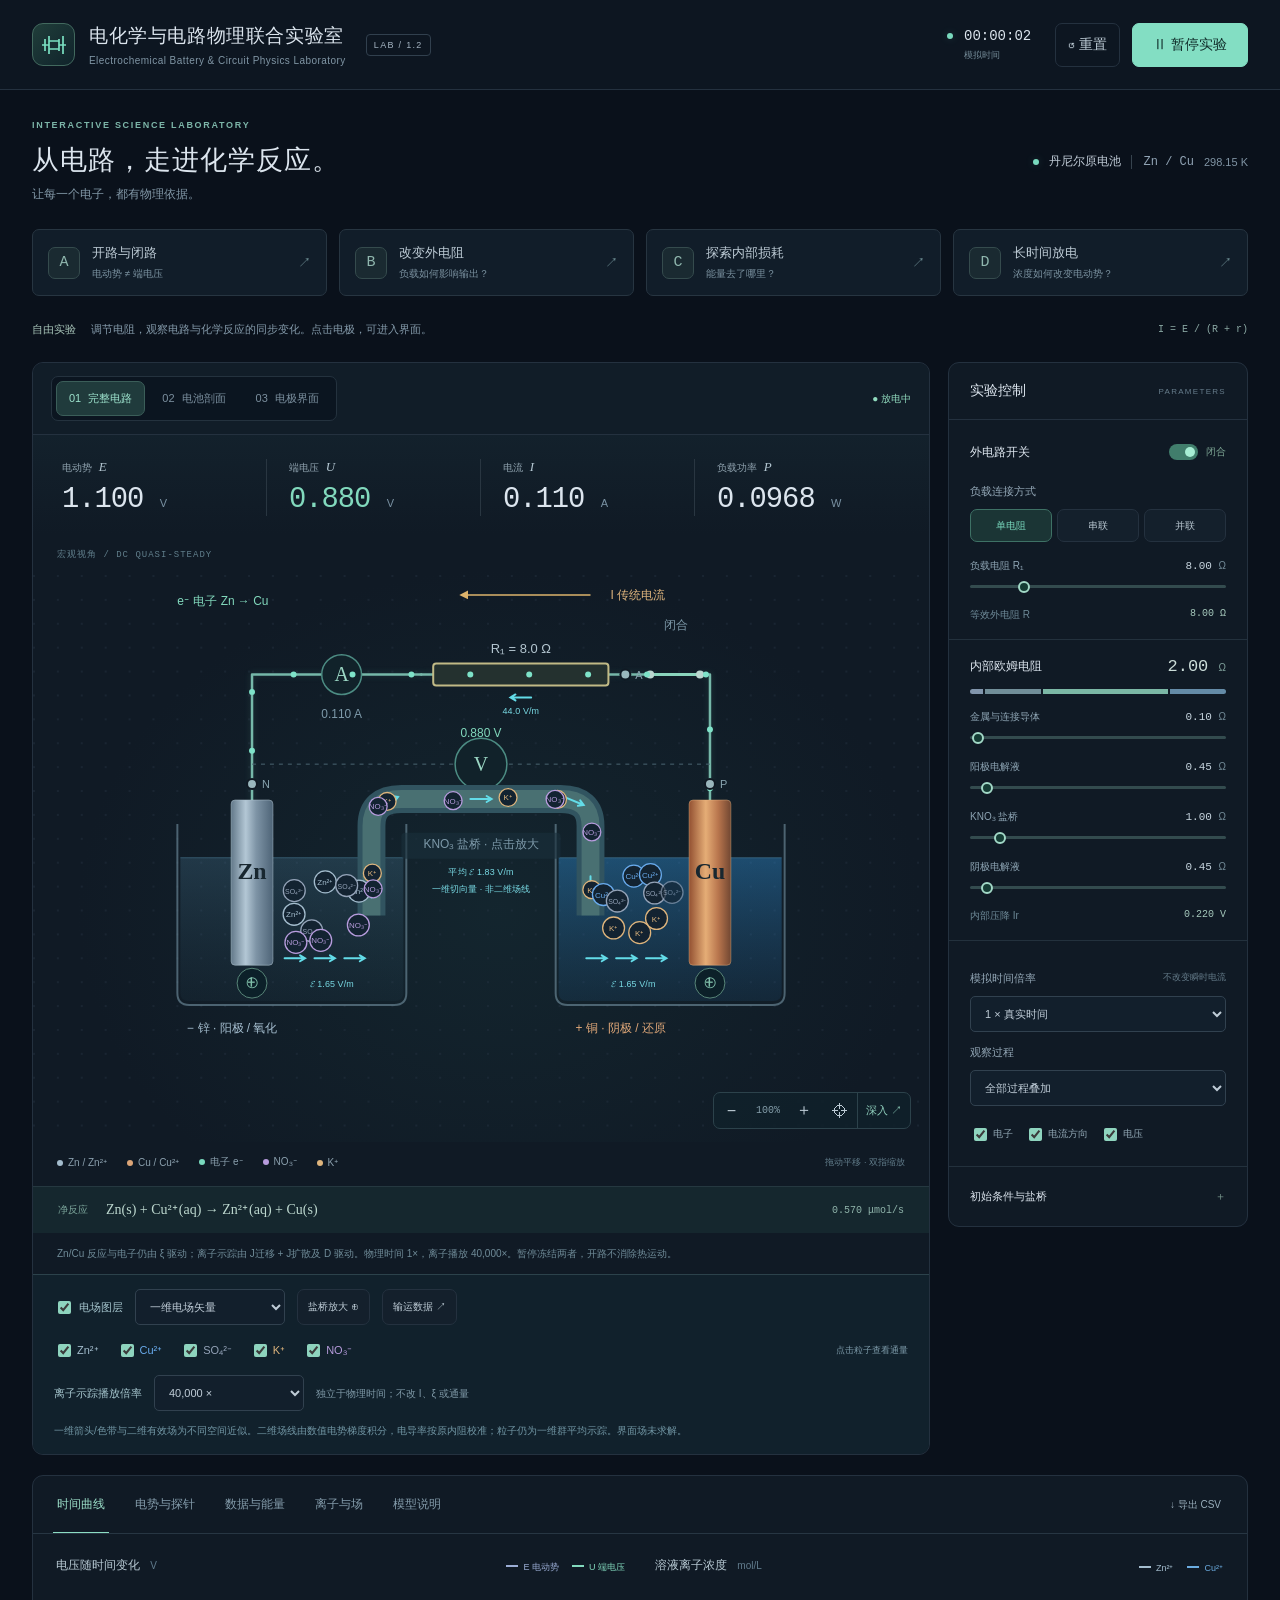
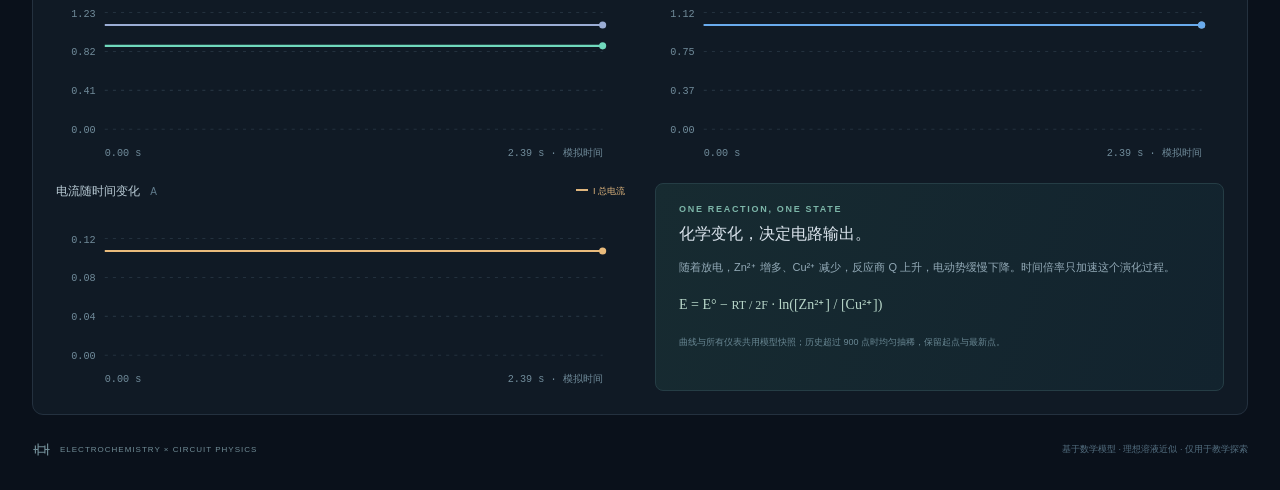
==== electrochemical-lab/v12/index.html @ 3b0742d9 "Publish V1.2 2D field test page alongside stable V1.1" ====
<!doctype html><html lang="zh-CN"><head><meta charset="UTF-8"><meta name="viewport" content="width=device-width, initial-scale=1.0"><meta name="theme-color" content="#0a111b"><meta name="description" content="从完整电路到电极界面，探索由能斯特方程与法拉第定律驱动的锌铜原电池。"><title>电化学与电路物理联合实验室</title>  <script type="module" crossorigin src="./assets/index-LOiyN2NN.js"></script>
  <link rel="stylesheet" crossorigin href="./assets/index-B6CT0z3f.css">
</head><body><div id="app"></div></body></html>
---- electrochemical-lab/v12/assets/index-B6CT0z3f.css ----
:root{font-family:Inter,-apple-system,BlinkMacSystemFont,Segoe UI,PingFang SC,Microsoft YaHei,sans-serif;color:#dce5ee;background:#0a111b;font-synthesis:none;font-size:14px;color-scheme:dark;--mint:#79d9be;--line:#24313f;--muted:#80919f;--panel:#101a26;--copper:#d8a272;--zinc:#a4bdce}*{box-sizing:border-box}body{margin:0}button,input,select{font:inherit}button{cursor:pointer}button,a,input,select{outline-offset:4px}button:focus-visible,a:focus-visible,select:focus-visible,input:focus-visible,[tabindex]:focus-visible{outline:2px solid var(--mint)}button{border:1px solid var(--line);color:#bdcbd5;background:#14202c;border-radius:7px;min-height:44px;transition:background .18s,border-color .18s}button:hover{background:#1c2e3a;border-color:#486457}button:disabled{cursor:default;opacity:.6}button.active{color:var(--mint);background:#1b3535;border-color:#3e7165}button.primary{background:#83dec3;color:#102d2a;font-weight:650;border-color:#83dec3;padding:0 20px}button.primary:hover{background:#a1ecd5}button.secondary{background:#1b2c37;padding:8px 12px}.full{width:100%}.icon-button{background:transparent;padding:0 12px}.text-button{background:transparent;border:none;color:#9aafbd;min-height:44px}.topbar{height:90px;border-bottom:1px solid var(--line);display:flex;align-items:center;justify-content:space-between;gap:20px;padding:0 32px;background:#0d1621}.brand{display:flex;align-items:center;gap:14px}.brand-icon{color:#7ae0c1;width:43px;height:43px;border:1px solid #42695e;border-radius:11px;display:grid;place-items:center;background:linear-gradient(135deg,#203e3a,#10232b)}h1{font-size:19px;font-weight:650;letter-spacing:.6px;margin:0 0 6px}.brand p{font-size:10px;letter-spacing:.45px;color:#8096a5;margin:0}.version{font-size:9px;letter-spacing:1.3px;color:#a4b4c2;border:1px solid #31404e;border-radius:4px;padding:5px 7px;margin-left:6px}.run-controls{display:flex;align-items:center;gap:12px}.clock{display:grid;grid-template-columns:9px auto;align-items:center;column-gap:8px;margin-right:12px}.clock b{font:14px ui-monospace,SFMono-Regular,Consolas,monospace;font-variant-numeric:tabular-nums}.clock small{grid-column:2;font-size:9px;color:#768d9a;margin-top:5px}.live-dot{display:inline-block;background:var(--mint);width:6px;height:6px;border-radius:50%;box-shadow:0 0 9px #79d9be33}main{max-width:1600px;margin:auto;padding:30px 32px 0}.intro{display:flex;justify-content:space-between;align-items:center;margin-bottom:26px}.eyebrow{font-size:9px;letter-spacing:1.7px;color:#7db6a9;font-weight:600}.intro h2{font-size:27px;letter-spacing:1px;font-weight:550;margin:12px 0 8px}.intro p{font-size:12px;color:#8298a7;margin:0}.model-badge{display:flex;align-items:center;gap:10px;color:#c0cbd6;font-size:12px}.model-badge>span:nth-of-type(2){border-left:1px solid #36434e;padding-left:12px;color:#91a4b5;font-family:monospace}.model-badge i{color:#8195a5;font-style:normal;font-size:11px}.presets{display:grid;grid-template-columns:repeat(4,1fr);gap:12px}.presets button{display:flex;align-items:center;gap:12px;padding:14px 15px;background:#111d29;text-align:left;border-color:#273541}.presets button:hover,.presets button.active{background:#172d31;border-color:#4b776c}.presets button>b{height:32px;width:32px;display:grid;place-items:center;color:#90b7ae;font:15px ui-monospace,monospace;border:1px solid #354b4d;border-radius:7px;background:#1a2a31}.presets button>span{font-size:13px;font-weight:550}.presets small{display:block;color:#7a919f;font-size:10px;font-weight:400;margin-top:5px}.presets .chevron{margin-left:auto;color:#6c8c92}.experiment-note{min-height:52px;display:flex;gap:15px;align-items:center;font-size:11px;margin:7px 0;color:#849aaa}.experiment-note b{color:#a9c6ba;white-space:nowrap}.experiment-note code{margin-left:auto;color:#8ba9a4;font-size:10px;text-align:right;white-space:nowrap}.workspace{display:grid;grid-template-columns:minmax(0,1fr) 300px;gap:18px;align-items:start}.panel{border:1px solid var(--line);background:#101a25;border-radius:11px;overflow:hidden}.scene-toolbar{display:flex;justify-content:space-between;gap:12px;align-items:center;padding:13px 18px;border-bottom:1px solid var(--line);background:#111d28}.segmented{display:flex;gap:4px;background:#0b1520;padding:4px;border:1px solid #24323e;border-radius:7px}.segmented button{border:1px solid transparent;min-height:35px;padding:7px 12px;background:transparent;font-size:11px;color:#7b8f9e}.segmented button span{margin-left:4px}.segmented button.active{background:#203b3c;border-color:#3b5e59;color:#9de3cd}.status{font-size:10px;white-space:nowrap;color:#91dbbe}.status.inactive{color:#adad9c}.metrics{display:grid;grid-template-columns:repeat(4,1fr);padding:24px 20px 18px;background:linear-gradient(180deg,#13212c,#101a25)}.metrics>div{padding:0 22px;border-right:1px solid #293641}.metrics>div:first-child{padding-left:9px}.metrics>div:last-child{border:none}.metrics span{display:block;font-size:10px;color:#8fa2ae;margin-bottom:8px}.metrics i{font-family:Georgia,serif;color:#b3c6d1;margin-left:4px;font-size:13px}.metrics strong{font:500 clamp(21px,2.25vw,32px) ui-monospace,SFMono-Regular,Consolas,monospace;letter-spacing:-1px}.metrics small{font:11px sans-serif;letter-spacing:0;color:#7a92a3}.scene-wrap{position:relative;background:radial-gradient(ellipse at 52% 62%,#152b33aa,transparent 64%)}.scene-caption{height:41px;display:flex;justify-content:space-between;align-items:center;padding:0 24px;color:#607e8b;font:9px ui-monospace,monospace;letter-spacing:1px}.scene-caption .chip{min-height:28px;padding:3px 10px;font-size:10px;margin-left:4px}#scene{display:block;width:100%;height:auto;touch-action:none;user-select:none;-webkit-user-select:none;overflow:hidden}#scene .wire{fill:none;stroke:#76b8a9;stroke-width:2.5;stroke-linecap:round;stroke-linejoin:round;filter:drop-shadow(0 0 3px #6ad8bb30)}#scene text{pointer-events:none}#scene .label{fill:#b4c6d0;font-size:13px}#scene .muted{fill:#7e9aaa;font-size:12px}#scene .tiny{fill:#89a5b0;font-size:11px}#scene .glass{fill:none;stroke:#6c8999;stroke-width:2;stroke-opacity:.65}#scene .resistor{fill:#24312f;stroke:#c1ba86;stroke-width:2}#scene .meter{fill:#11222a;stroke:#4c8c83;stroke-width:1.5}#scene .meter-symbol{fill:#9bd7c4;font-family:Georgia,serif;font-size:20px}#scene .switch-line{stroke:#8ad4bc;stroke-width:3}#scene .measure-line{stroke:#4b6571;stroke-width:1;stroke-dasharray:4 5;fill:none}#scene .metal-symbol{font:700 24px Georgia,serif;fill:#182730}#scene .focus-ring{fill:#0c2029;stroke:#598779;stroke-width:1}#scene .focus-text{fill:#7fbea9;font-size:18px}#scene .reaction{fill:#c2d4dc;font:15px Georgia,serif}#scene .scene-heading{fill:#b1c9d3;font-size:16px}#scene .ion-text{fill:#c3d5df;font:8px sans-serif}#scene .clickable{cursor:pointer}.mint,#scene .mint{color:#82d9bd;fill:#82d9bd}.gold,#scene .gold{color:#dfb57d;fill:#dfb57d}.purple,#scene .purple{color:#b79cdd;fill:#b79cdd}.zinc-text,#scene .zinc-text{color:#a4bdce;fill:#a4bdce}.copper-text,#scene .copper-text{color:#dca577;fill:#dca577}.blue{color:#6bace0}.red{color:#dca39c}.lavender{color:#9badd5}#scene .mint,#scene .gold,#scene .purple,#scene .zinc-text,#scene .copper-text{font-size:12px}.zoom-controls{position:absolute;right:18px;bottom:13px;display:flex;align-items:center;border:1px solid #2c424b;border-radius:7px;background:#10202ae8;overflow:hidden}.zoom-controls button{border:none;border-radius:0;background:transparent;min-height:35px;min-width:35px;font-size:16px;padding:3px 8px}.zoom-controls button:hover{background:#213d40}.zoom-controls output{color:#849da9;font:10px ui-monospace,monospace;width:38px;text-align:center}.zoom-controls #deeper{font-size:11px;border-left:1px solid #2c424b;color:#8ecdbb}.scene-legend{display:flex;gap:19px;align-items:center;padding:13px 24px 17px;font-size:10px;color:#8ba0ae}.dot{display:inline-block;width:6px;height:6px;border-radius:50%;margin-right:5px}.zinc{background:#a4bdce}.copper{background:#dca577}.electron{background:#79d9be}.purple-bg{background:#b79cdd}.gold-bg{background:#dfb57d}.legend-hint{margin-left:auto;color:#617c8a;font-size:9px}.reaction-strip{display:flex;align-items:center;gap:18px;padding:15px 25px;border-top:1px solid #253840;background:#15272e;font-size:11px}.reaction-strip>span:first-child{color:#79a298;font-size:10px}.reaction-strip b{font:14px Georgia,serif;color:#bdd8cf}.reaction-strip>span:last-child{color:#90b4ab;font:10px ui-monospace,monospace;margin-left:auto}.scene-footnote{color:#6f8b98;font-size:10px;padding:12px 24px;line-height:1.7}.panel-heading{padding:19px 21px;display:flex;align-items:center;justify-content:space-between;border-bottom:1px solid var(--line)}h3,h4{font-weight:550;margin:0}.panel-heading h3{font-size:14px}.panel-heading>span{font-size:8px;letter-spacing:1.3px;color:#667c8b}.control-group{padding:17px 21px;border-bottom:1px solid #23313d}.control-group:last-child{border:0}.switch-row{display:flex;align-items:center;justify-content:space-between;font-size:12px;margin-bottom:17px}.toggle{display:flex;align-items:center;gap:8px;padding:0;border:none;min-height:30px;background:transparent}.toggle:hover{background:transparent}.toggle span{width:29px;height:16px;border-radius:10px;background:#344451;position:relative}.toggle span:after{content:"";position:absolute;width:10px;height:10px;left:3px;top:3px;background:#8d9ca7;border-radius:50%}.toggle.on span{background:#417e6c}.toggle.on span:after{left:16px;background:#a7eed4}.toggle b{font-size:10px;font-weight:400;color:#7ea795}.label{display:block;color:#93a7b6;font-size:11px;margin:13px 0 10px}.label span{font-size:9px;float:right;color:#657c8a}.topology-options{display:grid;grid-template-columns:repeat(3,1fr);gap:5px;margin-bottom:17px}.topology-options button{font-size:10px;min-height:33px;padding:4px}.range-label{display:flex;justify-content:space-between;align-items:center;font-size:10px;color:#8ea5b4;margin-top:11px}.range-label>span:last-child{font:11px ui-monospace,monospace;color:#c7d5df}.range-label i{color:#718996;font:10px sans-serif}.range-label output{font-variant-numeric:tabular-nums}input[type=range]{display:block;width:100%;height:23px;margin:2px 0;accent-color:#8ad6bb;cursor:pointer;background:transparent}input[type=range]::-webkit-slider-runnable-track{height:3px;background:#334b4e;border-radius:3px}input[type=range]::-webkit-slider-thumb{-webkit-appearance:none;height:12px;width:12px;margin-top:-4.5px;border:2px solid #a2d9c7;border-radius:50%;background:#153d35}input[type=range]{-webkit-appearance:none;appearance:none}input[type=range]::-moz-range-track{height:3px;background:#334b4e}input[type=range]::-moz-range-thumb{height:10px;width:10px;border:2px solid #a2d9c7;border-radius:50%;background:#153d35}.subtle-row{display:flex;justify-content:space-between;font-size:10px;color:#6d8997;padding-top:8px}.subtle-row b{font-weight:400;color:#a5c8bb;font-family:monospace}.group-title{display:flex;align-items:center;justify-content:space-between;margin-bottom:13px}.group-title h4{font-size:12px}.group-title strong{font:17px ui-monospace,monospace;color:#cbdcd8}.group-title small{font:10px sans-serif;color:#7c9d98}.resistance-bar{display:flex;height:5px;border-radius:4px;overflow:hidden;margin-bottom:16px;gap:2px}.branch-data{font:10px ui-monospace,monospace;color:#8ba1af;margin-top:10px;line-height:2}.branch-data span{display:block}.branch-data b{font-weight:400;color:#a3d7c1}select{background:#121f2c;border:1px solid #31414f;border-radius:5px;color:#bfccd7;padding:9px 10px;min-height:36px;width:100%;font-size:11px}input[type=number]{background:#0e1b27;border:1px solid #31434f;color:#c4d6df;min-height:37px;width:100%;border-radius:5px;padding:7px;font:12px ui-monospace,monospace}.check-row{display:flex;gap:12px;align-items:center;margin-top:13px;flex-wrap:wrap}.check-row label{display:flex;align-items:center;gap:3px;font-size:10px;color:#90a6b3;min-height:30px}input[type=checkbox],input[type=radio]{accent-color:#8ed4be;width:13px;height:13px}summary{list-style:none;cursor:pointer;font-size:11px;display:flex;justify-content:space-between;align-items:center;min-height:25px}summary::-webkit-details-marker{display:none}summary span{color:#77968c}.help{font-size:11px;color:#7f99a7;line-height:1.9}.concentration-inputs{display:grid;grid-template-columns:1fr 1fr;gap:10px;margin:12px 0}.concentration-inputs label{font-size:10px;color:#8da5b4}.concentration-inputs input{margin-top:7px}.error{font-size:11px;color:#edaaaa;line-height:1.6}.notice{margin:18px 0;padding:16px 20px;background:#302923;border:1px solid #6c5137;border-radius:7px;color:#e2c09d;font-size:12px;line-height:1.8}.analysis{margin-top:20px}.analysis-tabs{display:flex;justify-content:space-between;gap:10px;align-items:center;padding:0 20px;border-bottom:1px solid #273643}.analysis-tabs>div{display:flex;gap:22px}.analysis-tabs [data-tab]{min-height:57px;background:transparent;border:none;border-radius:0;color:#849cab;position:relative;font-size:12px;padding:0 4px}.analysis-tabs [data-tab].active{color:#9cdfc9}.analysis-tabs [data-tab].active:after{content:"";position:absolute;bottom:-1px;left:0;right:0;height:2px;background:#8cddc3}.analysis .text-button{font-size:10px}.tab-content{padding:23px}.chart-grid{display:grid;grid-template-columns:1fr 1fr;gap:18px 30px}.chart-grid article{min-width:0}.chart-heading{display:flex;justify-content:space-between;align-items:center;margin-bottom:8px;gap:12px}.chart-heading h3{font-size:12px;color:#b9cbd5}.chart-heading small{font-size:10px;color:#617c8d;margin-left:7px;font-weight:400}.line-key{font-size:9px;margin-left:13px;white-space:nowrap}.line-key:before{content:"";display:inline-block;background:currentColor;width:12px;height:2px;margin:0 5px 3px 0}.chart-grid svg,.potential-layout svg{width:100%;height:auto;display:block}.axis{font:10px ui-monospace,SFMono-Regular,monospace;fill:#708b9a}.chart-value{fill:#b5d9cb;font:11px ui-monospace,monospace}.insight{background:linear-gradient(110deg,#172b31,#12232e);border:1px solid #253d45;border-radius:8px;padding:20px 23px}.insight h3{font-size:16px;margin:10px 0 12px}.insight p{color:#92a9b6;font-size:11px;line-height:1.9;margin:0}.equation{font:14px Georgia,serif;line-height:1.7;color:#b8d7c9;margin:15px 0}.equation span{font-size:12px}.insight small{font-size:9px;color:#698793;line-height:1.7}.potential-toolbar{display:flex;justify-content:space-between;gap:20px;margin-bottom:22px}.potential-toolbar>label{display:flex;align-items:center;gap:10px;white-space:nowrap;font-size:11px;color:#8ea7b5}.potential-toolbar select{width:110px}.potential-layout{display:grid;grid-template-columns:1.6fr 1fr;gap:30px}.probe-panel{border:1px solid #2c4248;background:#13232e;border-radius:8px;padding:20px}.probe-panel h3{margin:10px 0 20px}.probe-inputs{display:grid;grid-template-columns:1fr 1fr;gap:10px}.probe-inputs label{font-size:10px}.probe-inputs select{margin-top:7px}.probe-readout{font:35px ui-monospace,monospace;color:#9de3c8;margin:25px 0}.probe-readout small{font:14px sans-serif;color:#6d9289}.empty{padding:60px 30px;font-size:13px;color:#b4a996;line-height:1.9}.data-grid{display:grid;grid-template-columns:repeat(6,1fr);gap:20px}.data-grid>div{border-bottom:1px solid #283946;padding-bottom:13px}.data-grid span{display:block;font-size:10px;color:#7f9aa9;margin-bottom:10px}.data-grid strong{font:15px ui-monospace,monospace;color:#c5d9dc}.data-grid small{font:9px sans-serif;color:#718c9a}.energy-section{display:grid;grid-template-columns:1fr 1fr;gap:40px;margin-top:30px}.energy-section h3{font-size:14px;margin-bottom:15px}.energy-bar{display:flex;height:32px;background:#20333e;border-radius:4px;overflow:hidden}.energy-bar span{display:flex;align-items:center;justify-content:center;white-space:nowrap;overflow:hidden;font-size:10px;color:#102c28;background:#7fc8ae}.energy-bar span+span{background:#bf996d;color:#332719}.checks p{font:10px ui-monospace,monospace;color:#91b4a6;line-height:1.8}.model-grid{display:grid;grid-template-columns:1fr 1fr;gap:35px 40px}.model-grid h3{font-size:17px;margin-top:12px}.model-grid p{font-size:12px;line-height:2;color:#91a6b4}.model-grid code{display:block;font:12px ui-monospace,monospace;color:#b5d1c9;line-height:1.8}.model-grid a{color:#8fd4bc;font-size:11px;text-underline-offset:4px}footer{display:flex;justify-content:space-between;align-items:center;padding:25px 0 30px;font-size:9px;color:#546f80}.footer-mark{display:flex;align-items:center;gap:9px;letter-spacing:1px;font-size:8px;color:#718d97}.footer-mark svg{width:19px;height:19px}[hidden]{display:none!important}@media(min-width:1500px){.workspace{grid-template-columns:minmax(0,1fr) 330px}.control-group{padding:20px 24px}.range-label{font-size:11px}.scene-wrap{max-height:690px}.scene-panel{min-width:0}}@media(max-width:1150px){main{padding:22px 20px 0}.topbar{padding:0 20px}.version{display:none}.workspace{grid-template-columns:minmax(0,1fr) 270px;gap:13px}.control-group{padding:14px 17px}.scene-toolbar{padding:12px}.segmented button{padding:7px 8px;font-size:10px}.scene-toolbar .status{font-size:9px}.metrics{padding:20px 13px}.metrics>div{padding:0 13px}.metrics strong{font-size:22px}.scene-legend{gap:11px;padding:10px 17px}.legend-hint{display:none}.reaction-strip{gap:10px;padding:14px}.reaction-strip b{font-size:12px}.reaction-strip>span:last-child{font-size:9px}.scene-footnote{padding:11px 15px}.experiment-note{font-size:10px}.experiment-note code{display:none}.presets button{padding:12px 10px;gap:10px}.presets button>span{font-size:12px}.presets small{font-size:9px}.intro h2{font-size:24px}.chart-heading{display:block}.chart-heading>div,.chart-heading>.line-key{display:block;text-align:right;margin-top:8px}.data-grid{grid-template-columns:repeat(4,1fr)}}@media(max-width:850px){.topbar{height:auto;min-height:100px;flex-wrap:wrap;padding:16px 18px;gap:15px}.brand{gap:9px}.brand h1{font-size:16px}.brand p{font-size:8px}.run-controls{margin-left:auto;gap:8px}.clock{margin-right:3px}.intro{align-items:flex-start;gap:20px}.model-badge{flex-wrap:wrap;max-width:180px;font-size:10px}.workspace{grid-template-columns:minmax(0,1fr) 245px;gap:10px}.scene-toolbar{flex-wrap:wrap;gap:9px}.segmented,.segmented button{flex:1}.scene-toolbar .status{margin-left:auto}.metrics{padding:13px 8px}.metrics>div{padding:0 8px}.metrics strong{font-size:19px}.metrics small,.metrics span{font-size:9px}.reaction-strip{flex-wrap:wrap}.reaction-strip>span:last-child{margin-left:0}.scene-legend{gap:9px;font-size:8px}.scene-caption{padding:0 14px;font-size:8px}.zoom-controls{right:8px;bottom:5px}.zoom-controls button{min-width:32px;min-height:32px}.chart-grid{gap:20px}.tab-content{padding:18px}.potential-layout{grid-template-columns:1fr}.model-grid{gap:25px}.presets{gap:7px}.presets button{gap:6px}.presets .chevron{display:none}.presets button>b{width:24px;height:26px;flex-shrink:0}.presets small{line-height:1.5}.analysis-tabs>div{gap:12px}.analysis-tabs [data-tab]{font-size:11px}.data-grid{grid-template-columns:repeat(3,1fr)}}@media(pointer:coarse){.segmented button,.topology-options button,.toggle,.zoom-controls button{min-height:44px}.toggle{min-width:72px}.range-label{margin-top:8px}input[type=range]{height:30px}.scene-caption .chip{min-height:36px}.check-row label{min-height:38px}.control-group{padding-top:13px;padding-bottom:13px}}@media(max-width:650px){main{padding:20px 12px 0}.topbar{padding:14px 12px}.brand-icon{width:36px;height:36px}.brand h1{font-size:15px}.brand p{font-size:7px}.run-controls{width:100%;justify-content:flex-end}.clock{margin-right:auto}.intro{margin-bottom:19px}.intro h2{font-size:21px;margin-top:9px}.intro p{font-size:11px}.eyebrow{font-size:8px;letter-spacing:1px}.model-badge{display:none}.presets{grid-template-columns:1fr 1fr}.presets button{padding:10px;gap:11px}.presets button>b{width:30px;height:30px}.experiment-note{align-items:flex-start;flex-direction:column;gap:5px;padding:9px 2px;font-size:10px;line-height:1.7}.workspace{grid-template-columns:1fr}.controls{display:grid;grid-template-columns:1fr 1fr;gap:0}.panel-heading{grid-column:1/-1;padding:16px}.controls>.control-group{border-right:1px solid #23313d;border-bottom:1px solid #23313d;min-width:0}.controls>.control-group:last-child{border-right:0;border-bottom:0}.scene-toolbar{flex-wrap:nowrap}.segmented button{font-size:9px;padding:5px 7px}.scene-toolbar .status{font-size:8px}.metrics{padding:18px 10px}.metrics strong{font-size:22px}.scene-caption{height:38px}.scene-legend{font-size:9px;justify-content:center}.reaction-strip{justify-content:center}.scene-footnote{text-align:center;font-size:9px}.scene-wrap{min-height:280px}#scene{min-height:255px}.zoom-controls{bottom:4px}.zoom-controls button{min-height:36px;min-width:31px}.chart-grid,.model-grid,.energy-section{grid-template-columns:1fr}.analysis-tabs{padding:0 11px;gap:0}.analysis-tabs>div{gap:10px}.analysis-tabs [data-tab]{font-size:10px;min-height:52px}.analysis-tabs .text-button{font-size:9px;padding:0 1px}.chart-heading{display:flex}.chart-heading h3{font-size:11px}.chart-heading>div{margin-top:0}.line-key{font-size:8px;margin-left:8px}.data-grid{grid-template-columns:repeat(2,1fr);gap:16px}.potential-toolbar{flex-wrap:wrap}.potential-toolbar .segmented button{font-size:10px}.potential-layout{gap:14px}.probe-panel{padding:17px}.tab-content{padding:16px}.model-grid p{font-size:11px}.reaction-strip b{font-size:12px}.energy-section{gap:20px}footer{flex-direction:column;gap:10px;align-items:flex-start;font-size:8px}.controls .range-label{font-size:9px}.controls .range-label>span:last-child{font-size:10px}.controls .control-group{padding:13px}.controls .concentration-inputs{grid-template-columns:1fr}.controls .label span{display:block;float:none;margin-top:5px}.controls .check-row{gap:7px}.scene-legend .legend-hint{display:none}}@media(prefers-reduced-motion:reduce){*{scroll-behavior:auto!important;transition:none!important}}#scene .field-label{fill:#78d9e3;font-size:9px;letter-spacing:.1px}#scene .ion-tracer:focus circle{stroke-width:2.5}.transport-controls{padding:14px 21px;background:#11212c;border-top:1px solid #2c424b}.transport-control-row{display:flex;gap:12px;align-items:center;flex-wrap:wrap}.transport-control-row>label{font-size:11px;color:#a5c5cd;display:flex;align-items:center;gap:5px}.transport-control-row select{width:auto;min-width:150px}.transport-control-row button{min-height:36px;padding:5px 10px;font-size:10px}.transport-control-row .help{font-size:10px;margin:0}.ion-filters{display:flex;gap:17px;align-items:center;flex-wrap:wrap;margin:8px 0}.ion-filters label{display:flex;align-items:center;gap:3px;min-height:34px;font-size:11px}.ion-filters>span{margin-left:auto;font-size:9px;color:#7d9aa9}.transport-disclaimer{font-size:10px;color:#7297a5;line-height:1.8;margin:11px 0 0}.transport-heading{display:flex;align-items:center;justify-content:space-between;margin-bottom:20px}.transport-heading h3{margin-top:8px;font-size:18px}.transport-selectors{display:grid;grid-template-columns:1fr 1fr 1.2fr;gap:20px;align-items:end;margin-bottom:22px}.transport-selectors label{font-size:11px;color:#91aebb}.transport-selectors select{margin-top:8px}.inspect-position-label output{float:right;color:#9ce2db}.transport-panel-grid{display:grid;grid-template-columns:1fr 1fr;gap:30px}.transport-panel-grid article{min-width:0;padding:18px;background:#11212c;border:1px solid #2b414d;border-radius:8px}.transport-panel-grid h3{font-size:14px;margin-bottom:17px}.transport-panel-grid h3 small{display:block;color:#809aaa;font-weight:400;font-size:10px;margin-top:8px}.ion-values{display:grid;grid-template-columns:1fr 1.4fr;gap:13px 10px;font-size:11px}.ion-values dt{color:#7e9dab}.ion-values dd{margin:0;text-align:right;color:#bdd4d9;font:10px ui-monospace,monospace;overflow-wrap:anywhere}.transport-directions{display:grid;gap:12px;margin-top:25px;font-size:11px;color:#b3cad4}.migration-key{color:#91d7be;border-left:3px solid #91d7be;padding-left:9px}.diffusion-key{color:#bca2de;border-left:3px dashed #bca2de;padding-left:9px}#transport-profile svg{display:block;width:100%;height:auto}.gradient-experiment{margin-top:22px;background:#15232f;padding:16px 20px;border-radius:7px;border:1px solid #2c424b}.gradient-experiment input{width:100%;max-width:600px}.gradient-experiment .range-label{max-width:600px}.transport-scope{margin-top:16px;padding:14px 18px;border:1px solid #2c424b;border-radius:7px}.transport-scope a{color:#91d7be}.transport-scope summary{font-size:12px}.analysis-tabs>div{min-width:0;overflow-x:auto;white-space:nowrap}.analysis-tabs [data-tab]{flex-shrink:0}.analysis-tabs>.text-button{flex-shrink:0}@media(max-width:850px){.transport-panel-grid{gap:15px}.transport-selectors{gap:10px}.transport-controls{padding:12px 15px}.transport-control-row{gap:8px}.transport-control-row select{min-width:130px;font-size:10px}.analysis-tabs>div{gap:12px}.ion-filters{gap:9px}.transport-panel-grid article{padding:14px}.ion-values{font-size:10px}}@media(max-width:650px){.transport-panel-grid{grid-template-columns:1fr}.transport-selectors{grid-template-columns:1fr 1fr}.inspect-position-label{grid-column:1/-1}.transport-heading h3{font-size:15px}.transport-control-row button,.transport-control-row select{min-height:40px}.ion-filters>span{margin-left:0}.analysis-tabs>div{max-width:calc(100% - 65px)}.transport-disclaimer{font-size:9px}}.transport-directions svg{width:100%;max-width:370px;height:90px;display:block}
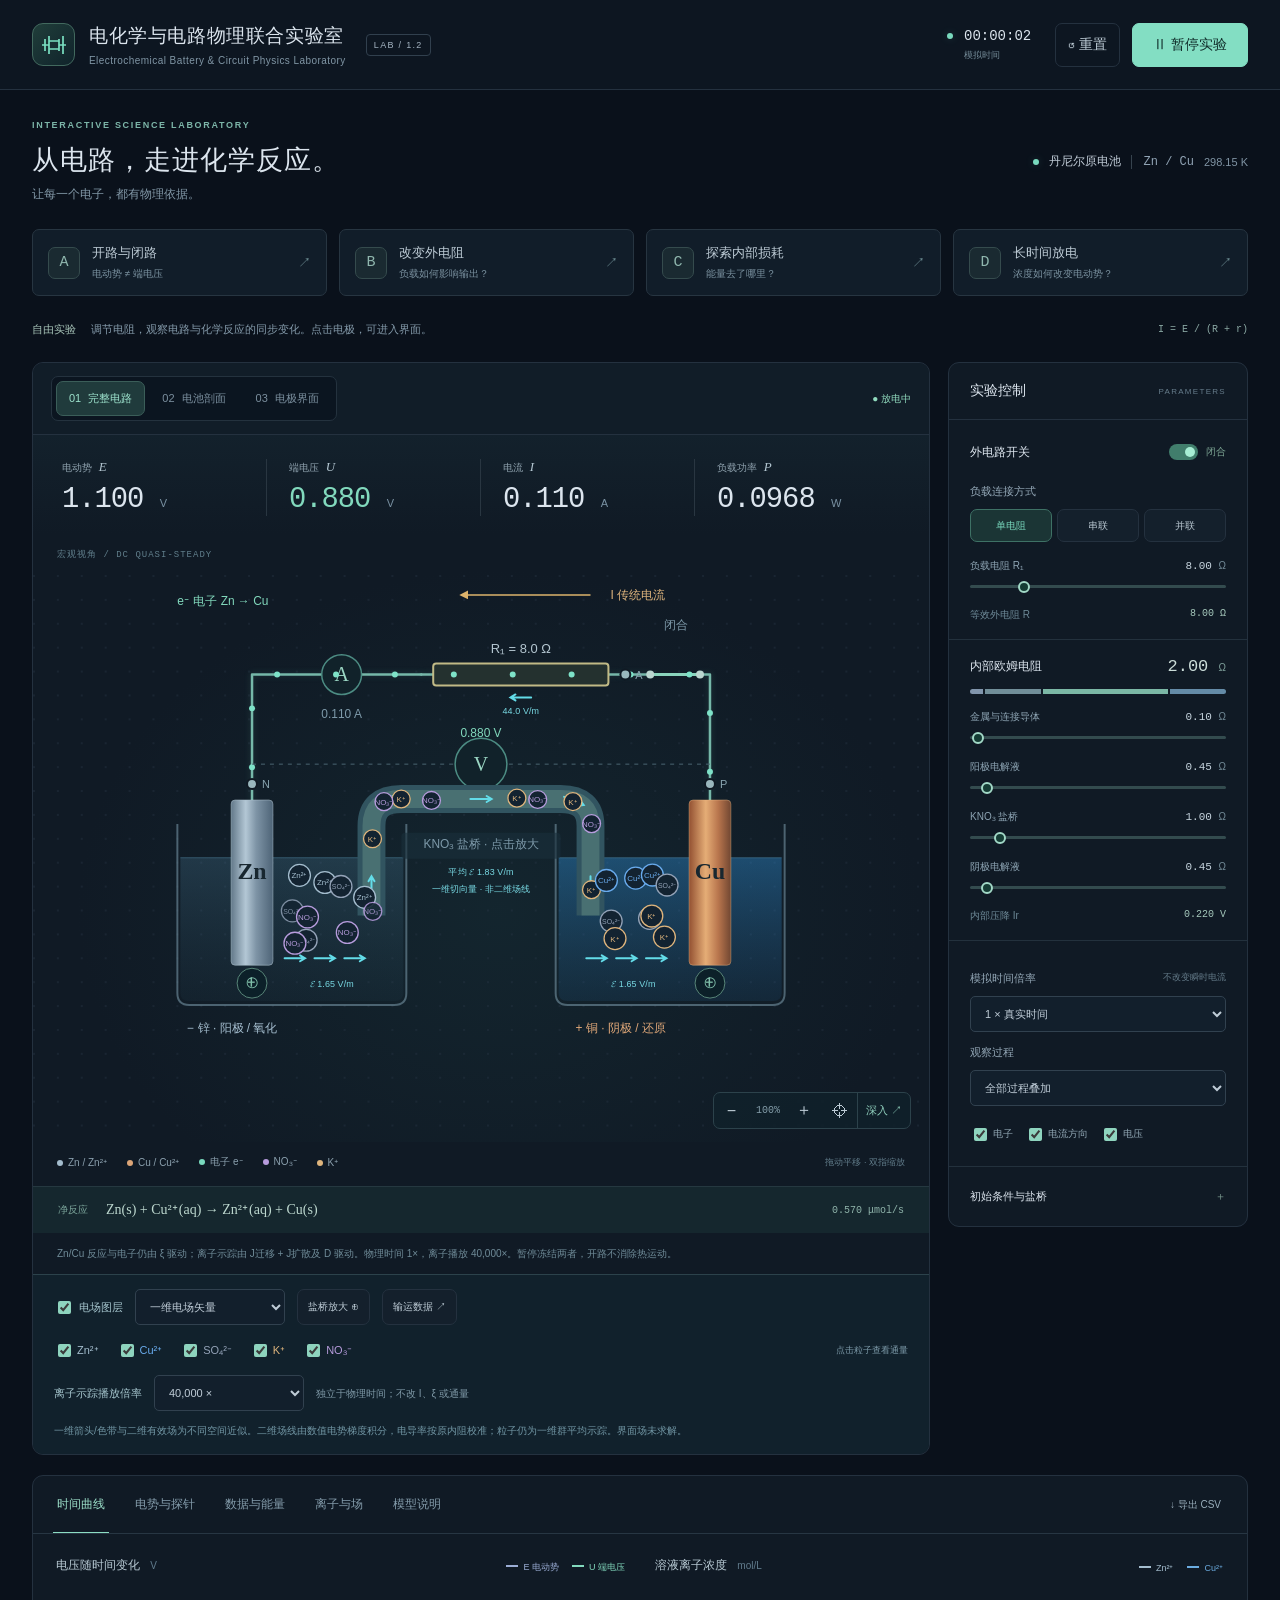
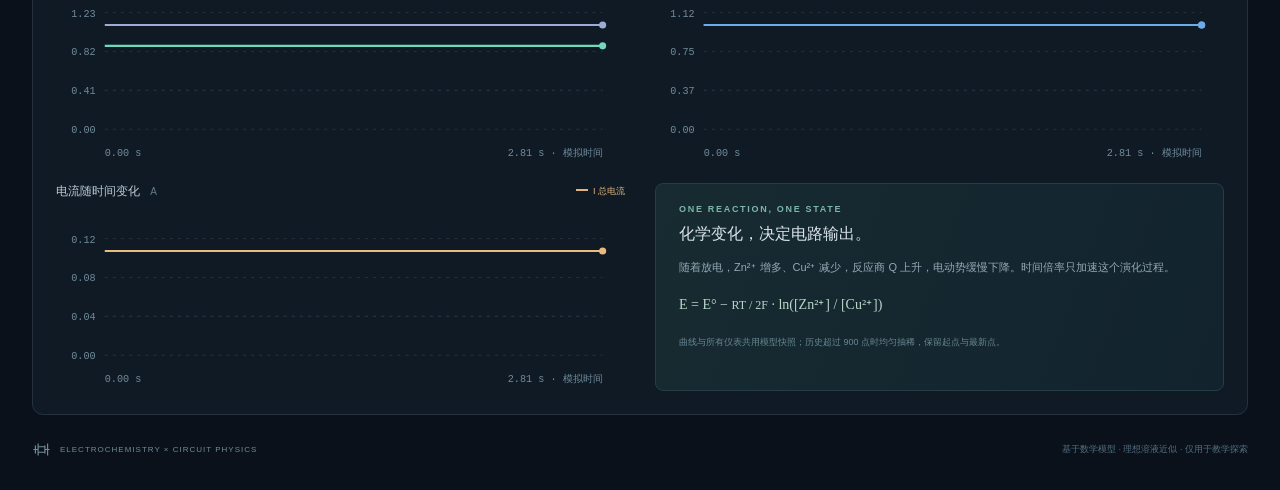
==== commit a1c4ed7e: "Preserve V1.2 release asset bytes including trailing newline" ====
--- a/electrochemical-lab/v12/index.html
+++ b/electrochemical-lab/v12/index.html
@@ -1,3 +1,3 @@
 <!doctype html><html lang="zh-CN"><head><meta charset="UTF-8"><meta name="viewport" content="width=device-width, initial-scale=1.0"><meta name="theme-color" content="#0a111b"><meta name="description" content="从完整电路到电极界面，探索由能斯特方程与法拉第定律驱动的锌铜原电池。"><title>电化学与电路物理联合实验室</title>  <script type="module" crossorigin src="./assets/index-LOiyN2NN.js"></script>
   <link rel="stylesheet" crossorigin href="./assets/index-B6CT0z3f.css">
-</head><body><div id="app"></div></body></html>+</head><body><div id="app"></div></body></html>
--- a/electrochemical-lab/v12/assets/index-B6CT0z3f.css
+++ b/electrochemical-lab/v12/assets/index-B6CT0z3f.css
@@ -1 +1 @@
-:root{font-family:Inter,-apple-system,BlinkMacSystemFont,Segoe UI,PingFang SC,Microsoft YaHei,sans-serif;color:#dce5ee;background:#0a111b;font-synthesis:none;font-size:14px;color-scheme:dark;--mint:#79d9be;--line:#24313f;--muted:#80919f;--panel:#101a26;--copper:#d8a272;--zinc:#a4bdce}*{box-sizing:border-box}body{margin:0}button,input,select{font:inherit}button{cursor:pointer}button,a,input,select{outline-offset:4px}button:focus-visible,a:focus-visible,select:focus-visible,input:focus-visible,[tabindex]:focus-visible{outline:2px solid var(--mint)}button{border:1px solid var(--line);color:#bdcbd5;background:#14202c;border-radius:7px;min-height:44px;transition:background .18s,border-color .18s}button:hover{background:#1c2e3a;border-color:#486457}button:disabled{cursor:default;opacity:.6}button.active{color:var(--mint);background:#1b3535;border-color:#3e7165}button.primary{background:#83dec3;color:#102d2a;font-weight:650;border-color:#83dec3;padding:0 20px}button.primary:hover{background:#a1ecd5}button.secondary{background:#1b2c37;padding:8px 12px}.full{width:100%}.icon-button{background:transparent;padding:0 12px}.text-button{background:transparent;border:none;color:#9aafbd;min-height:44px}.topbar{height:90px;border-bottom:1px solid var(--line);display:flex;align-items:center;justify-content:space-between;gap:20px;padding:0 32px;background:#0d1621}.brand{display:flex;align-items:center;gap:14px}.brand-icon{color:#7ae0c1;width:43px;height:43px;border:1px solid #42695e;border-radius:11px;display:grid;place-items:center;background:linear-gradient(135deg,#203e3a,#10232b)}h1{font-size:19px;font-weight:650;letter-spacing:.6px;margin:0 0 6px}.brand p{font-size:10px;letter-spacing:.45px;color:#8096a5;margin:0}.version{font-size:9px;letter-spacing:1.3px;color:#a4b4c2;border:1px solid #31404e;border-radius:4px;padding:5px 7px;margin-left:6px}.run-controls{display:flex;align-items:center;gap:12px}.clock{display:grid;grid-template-columns:9px auto;align-items:center;column-gap:8px;margin-right:12px}.clock b{font:14px ui-monospace,SFMono-Regular,Consolas,monospace;font-variant-numeric:tabular-nums}.clock small{grid-column:2;font-size:9px;color:#768d9a;margin-top:5px}.live-dot{display:inline-block;background:var(--mint);width:6px;height:6px;border-radius:50%;box-shadow:0 0 9px #79d9be33}main{max-width:1600px;margin:auto;padding:30px 32px 0}.intro{display:flex;justify-content:space-between;align-items:center;margin-bottom:26px}.eyebrow{font-size:9px;letter-spacing:1.7px;color:#7db6a9;font-weight:600}.intro h2{font-size:27px;letter-spacing:1px;font-weight:550;margin:12px 0 8px}.intro p{font-size:12px;color:#8298a7;margin:0}.model-badge{display:flex;align-items:center;gap:10px;color:#c0cbd6;font-size:12px}.model-badge>span:nth-of-type(2){border-left:1px solid #36434e;padding-left:12px;color:#91a4b5;font-family:monospace}.model-badge i{color:#8195a5;font-style:normal;font-size:11px}.presets{display:grid;grid-template-columns:repeat(4,1fr);gap:12px}.presets button{display:flex;align-items:center;gap:12px;padding:14px 15px;background:#111d29;text-align:left;border-color:#273541}.presets button:hover,.presets button.active{background:#172d31;border-color:#4b776c}.presets button>b{height:32px;width:32px;display:grid;place-items:center;color:#90b7ae;font:15px ui-monospace,monospace;border:1px solid #354b4d;border-radius:7px;background:#1a2a31}.presets button>span{font-size:13px;font-weight:550}.presets small{display:block;color:#7a919f;font-size:10px;font-weight:400;margin-top:5px}.presets .chevron{margin-left:auto;color:#6c8c92}.experiment-note{min-height:52px;display:flex;gap:15px;align-items:center;font-size:11px;margin:7px 0;color:#849aaa}.experiment-note b{color:#a9c6ba;white-space:nowrap}.experiment-note code{margin-left:auto;color:#8ba9a4;font-size:10px;text-align:right;white-space:nowrap}.workspace{display:grid;grid-template-columns:minmax(0,1fr) 300px;gap:18px;align-items:start}.panel{border:1px solid var(--line);background:#101a25;border-radius:11px;overflow:hidden}.scene-toolbar{display:flex;justify-content:space-between;gap:12px;align-items:center;padding:13px 18px;border-bottom:1px solid var(--line);background:#111d28}.segmented{display:flex;gap:4px;background:#0b1520;padding:4px;border:1px solid #24323e;border-radius:7px}.segmented button{border:1px solid transparent;min-height:35px;padding:7px 12px;background:transparent;font-size:11px;color:#7b8f9e}.segmented button span{margin-left:4px}.segmented button.active{background:#203b3c;border-color:#3b5e59;color:#9de3cd}.status{font-size:10px;white-space:nowrap;color:#91dbbe}.status.inactive{color:#adad9c}.metrics{display:grid;grid-template-columns:repeat(4,1fr);padding:24px 20px 18px;background:linear-gradient(180deg,#13212c,#101a25)}.metrics>div{padding:0 22px;border-right:1px solid #293641}.metrics>div:first-child{padding-left:9px}.metrics>div:last-child{border:none}.metrics span{display:block;font-size:10px;color:#8fa2ae;margin-bottom:8px}.metrics i{font-family:Georgia,serif;color:#b3c6d1;margin-left:4px;font-size:13px}.metrics strong{font:500 clamp(21px,2.25vw,32px) ui-monospace,SFMono-Regular,Consolas,monospace;letter-spacing:-1px}.metrics small{font:11px sans-serif;letter-spacing:0;color:#7a92a3}.scene-wrap{position:relative;background:radial-gradient(ellipse at 52% 62%,#152b33aa,transparent 64%)}.scene-caption{height:41px;display:flex;justify-content:space-between;align-items:center;padding:0 24px;color:#607e8b;font:9px ui-monospace,monospace;letter-spacing:1px}.scene-caption .chip{min-height:28px;padding:3px 10px;font-size:10px;margin-left:4px}#scene{display:block;width:100%;height:auto;touch-action:none;user-select:none;-webkit-user-select:none;overflow:hidden}#scene .wire{fill:none;stroke:#76b8a9;stroke-width:2.5;stroke-linecap:round;stroke-linejoin:round;filter:drop-shadow(0 0 3px #6ad8bb30)}#scene text{pointer-events:none}#scene .label{fill:#b4c6d0;font-size:13px}#scene .muted{fill:#7e9aaa;font-size:12px}#scene .tiny{fill:#89a5b0;font-size:11px}#scene .glass{fill:none;stroke:#6c8999;stroke-width:2;stroke-opacity:.65}#scene .resistor{fill:#24312f;stroke:#c1ba86;stroke-width:2}#scene .meter{fill:#11222a;stroke:#4c8c83;stroke-width:1.5}#scene .meter-symbol{fill:#9bd7c4;font-family:Georgia,serif;font-size:20px}#scene .switch-line{stroke:#8ad4bc;stroke-width:3}#scene .measure-line{stroke:#4b6571;stroke-width:1;stroke-dasharray:4 5;fill:none}#scene .metal-symbol{font:700 24px Georgia,serif;fill:#182730}#scene .focus-ring{fill:#0c2029;stroke:#598779;stroke-width:1}#scene .focus-text{fill:#7fbea9;font-size:18px}#scene .reaction{fill:#c2d4dc;font:15px Georgia,serif}#scene .scene-heading{fill:#b1c9d3;font-size:16px}#scene .ion-text{fill:#c3d5df;font:8px sans-serif}#scene .clickable{cursor:pointer}.mint,#scene .mint{color:#82d9bd;fill:#82d9bd}.gold,#scene .gold{color:#dfb57d;fill:#dfb57d}.purple,#scene .purple{color:#b79cdd;fill:#b79cdd}.zinc-text,#scene .zinc-text{color:#a4bdce;fill:#a4bdce}.copper-text,#scene .copper-text{color:#dca577;fill:#dca577}.blue{color:#6bace0}.red{color:#dca39c}.lavender{color:#9badd5}#scene .mint,#scene .gold,#scene .purple,#scene .zinc-text,#scene .copper-text{font-size:12px}.zoom-controls{position:absolute;right:18px;bottom:13px;display:flex;align-items:center;border:1px solid #2c424b;border-radius:7px;background:#10202ae8;overflow:hidden}.zoom-controls button{border:none;border-radius:0;background:transparent;min-height:35px;min-width:35px;font-size:16px;padding:3px 8px}.zoom-controls button:hover{background:#213d40}.zoom-controls output{color:#849da9;font:10px ui-monospace,monospace;width:38px;text-align:center}.zoom-controls #deeper{font-size:11px;border-left:1px solid #2c424b;color:#8ecdbb}.scene-legend{display:flex;gap:19px;align-items:center;padding:13px 24px 17px;font-size:10px;color:#8ba0ae}.dot{display:inline-block;width:6px;height:6px;border-radius:50%;margin-right:5px}.zinc{background:#a4bdce}.copper{background:#dca577}.electron{background:#79d9be}.purple-bg{background:#b79cdd}.gold-bg{background:#dfb57d}.legend-hint{margin-left:auto;color:#617c8a;font-size:9px}.reaction-strip{display:flex;align-items:center;gap:18px;padding:15px 25px;border-top:1px solid #253840;background:#15272e;font-size:11px}.reaction-strip>span:first-child{color:#79a298;font-size:10px}.reaction-strip b{font:14px Georgia,serif;color:#bdd8cf}.reaction-strip>span:last-child{color:#90b4ab;font:10px ui-monospace,monospace;margin-left:auto}.scene-footnote{color:#6f8b98;font-size:10px;padding:12px 24px;line-height:1.7}.panel-heading{padding:19px 21px;display:flex;align-items:center;justify-content:space-between;border-bottom:1px solid var(--line)}h3,h4{font-weight:550;margin:0}.panel-heading h3{font-size:14px}.panel-heading>span{font-size:8px;letter-spacing:1.3px;color:#667c8b}.control-group{padding:17px 21px;border-bottom:1px solid #23313d}.control-group:last-child{border:0}.switch-row{display:flex;align-items:center;justify-content:space-between;font-size:12px;margin-bottom:17px}.toggle{display:flex;align-items:center;gap:8px;padding:0;border:none;min-height:30px;background:transparent}.toggle:hover{background:transparent}.toggle span{width:29px;height:16px;border-radius:10px;background:#344451;position:relative}.toggle span:after{content:"";position:absolute;width:10px;height:10px;left:3px;top:3px;background:#8d9ca7;border-radius:50%}.toggle.on span{background:#417e6c}.toggle.on span:after{left:16px;background:#a7eed4}.toggle b{font-size:10px;font-weight:400;color:#7ea795}.label{display:block;color:#93a7b6;font-size:11px;margin:13px 0 10px}.label span{font-size:9px;float:right;color:#657c8a}.topology-options{display:grid;grid-template-columns:repeat(3,1fr);gap:5px;margin-bottom:17px}.topology-options button{font-size:10px;min-height:33px;padding:4px}.range-label{display:flex;justify-content:space-between;align-items:center;font-size:10px;color:#8ea5b4;margin-top:11px}.range-label>span:last-child{font:11px ui-monospace,monospace;color:#c7d5df}.range-label i{color:#718996;font:10px sans-serif}.range-label output{font-variant-numeric:tabular-nums}input[type=range]{display:block;width:100%;height:23px;margin:2px 0;accent-color:#8ad6bb;cursor:pointer;background:transparent}input[type=range]::-webkit-slider-runnable-track{height:3px;background:#334b4e;border-radius:3px}input[type=range]::-webkit-slider-thumb{-webkit-appearance:none;height:12px;width:12px;margin-top:-4.5px;border:2px solid #a2d9c7;border-radius:50%;background:#153d35}input[type=range]{-webkit-appearance:none;appearance:none}input[type=range]::-moz-range-track{height:3px;background:#334b4e}input[type=range]::-moz-range-thumb{height:10px;width:10px;border:2px solid #a2d9c7;border-radius:50%;background:#153d35}.subtle-row{display:flex;justify-content:space-between;font-size:10px;color:#6d8997;padding-top:8px}.subtle-row b{font-weight:400;color:#a5c8bb;font-family:monospace}.group-title{display:flex;align-items:center;justify-content:space-between;margin-bottom:13px}.group-title h4{font-size:12px}.group-title strong{font:17px ui-monospace,monospace;color:#cbdcd8}.group-title small{font:10px sans-serif;color:#7c9d98}.resistance-bar{display:flex;height:5px;border-radius:4px;overflow:hidden;margin-bottom:16px;gap:2px}.branch-data{font:10px ui-monospace,monospace;color:#8ba1af;margin-top:10px;line-height:2}.branch-data span{display:block}.branch-data b{font-weight:400;color:#a3d7c1}select{background:#121f2c;border:1px solid #31414f;border-radius:5px;color:#bfccd7;padding:9px 10px;min-height:36px;width:100%;font-size:11px}input[type=number]{background:#0e1b27;border:1px solid #31434f;color:#c4d6df;min-height:37px;width:100%;border-radius:5px;padding:7px;font:12px ui-monospace,monospace}.check-row{display:flex;gap:12px;align-items:center;margin-top:13px;flex-wrap:wrap}.check-row label{display:flex;align-items:center;gap:3px;font-size:10px;color:#90a6b3;min-height:30px}input[type=checkbox],input[type=radio]{accent-color:#8ed4be;width:13px;height:13px}summary{list-style:none;cursor:pointer;font-size:11px;display:flex;justify-content:space-between;align-items:center;min-height:25px}summary::-webkit-details-marker{display:none}summary span{color:#77968c}.help{font-size:11px;color:#7f99a7;line-height:1.9}.concentration-inputs{display:grid;grid-template-columns:1fr 1fr;gap:10px;margin:12px 0}.concentration-inputs label{font-size:10px;color:#8da5b4}.concentration-inputs input{margin-top:7px}.error{font-size:11px;color:#edaaaa;line-height:1.6}.notice{margin:18px 0;padding:16px 20px;background:#302923;border:1px solid #6c5137;border-radius:7px;color:#e2c09d;font-size:12px;line-height:1.8}.analysis{margin-top:20px}.analysis-tabs{display:flex;justify-content:space-between;gap:10px;align-items:center;padding:0 20px;border-bottom:1px solid #273643}.analysis-tabs>div{display:flex;gap:22px}.analysis-tabs [data-tab]{min-height:57px;background:transparent;border:none;border-radius:0;color:#849cab;position:relative;font-size:12px;padding:0 4px}.analysis-tabs [data-tab].active{color:#9cdfc9}.analysis-tabs [data-tab].active:after{content:"";position:absolute;bottom:-1px;left:0;right:0;height:2px;background:#8cddc3}.analysis .text-button{font-size:10px}.tab-content{padding:23px}.chart-grid{display:grid;grid-template-columns:1fr 1fr;gap:18px 30px}.chart-grid article{min-width:0}.chart-heading{display:flex;justify-content:space-between;align-items:center;margin-bottom:8px;gap:12px}.chart-heading h3{font-size:12px;color:#b9cbd5}.chart-heading small{font-size:10px;color:#617c8d;margin-left:7px;font-weight:400}.line-key{font-size:9px;margin-left:13px;white-space:nowrap}.line-key:before{content:"";display:inline-block;background:currentColor;width:12px;height:2px;margin:0 5px 3px 0}.chart-grid svg,.potential-layout svg{width:100%;height:auto;display:block}.axis{font:10px ui-monospace,SFMono-Regular,monospace;fill:#708b9a}.chart-value{fill:#b5d9cb;font:11px ui-monospace,monospace}.insight{background:linear-gradient(110deg,#172b31,#12232e);border:1px solid #253d45;border-radius:8px;padding:20px 23px}.insight h3{font-size:16px;margin:10px 0 12px}.insight p{color:#92a9b6;font-size:11px;line-height:1.9;margin:0}.equation{font:14px Georgia,serif;line-height:1.7;color:#b8d7c9;margin:15px 0}.equation span{font-size:12px}.insight small{font-size:9px;color:#698793;line-height:1.7}.potential-toolbar{display:flex;justify-content:space-between;gap:20px;margin-bottom:22px}.potential-toolbar>label{display:flex;align-items:center;gap:10px;white-space:nowrap;font-size:11px;color:#8ea7b5}.potential-toolbar select{width:110px}.potential-layout{display:grid;grid-template-columns:1.6fr 1fr;gap:30px}.probe-panel{border:1px solid #2c4248;background:#13232e;border-radius:8px;padding:20px}.probe-panel h3{margin:10px 0 20px}.probe-inputs{display:grid;grid-template-columns:1fr 1fr;gap:10px}.probe-inputs label{font-size:10px}.probe-inputs select{margin-top:7px}.probe-readout{font:35px ui-monospace,monospace;color:#9de3c8;margin:25px 0}.probe-readout small{font:14px sans-serif;color:#6d9289}.empty{padding:60px 30px;font-size:13px;color:#b4a996;line-height:1.9}.data-grid{display:grid;grid-template-columns:repeat(6,1fr);gap:20px}.data-grid>div{border-bottom:1px solid #283946;padding-bottom:13px}.data-grid span{display:block;font-size:10px;color:#7f9aa9;margin-bottom:10px}.data-grid strong{font:15px ui-monospace,monospace;color:#c5d9dc}.data-grid small{font:9px sans-serif;color:#718c9a}.energy-section{display:grid;grid-template-columns:1fr 1fr;gap:40px;margin-top:30px}.energy-section h3{font-size:14px;margin-bottom:15px}.energy-bar{display:flex;height:32px;background:#20333e;border-radius:4px;overflow:hidden}.energy-bar span{display:flex;align-items:center;justify-content:center;white-space:nowrap;overflow:hidden;font-size:10px;color:#102c28;background:#7fc8ae}.energy-bar span+span{background:#bf996d;color:#332719}.checks p{font:10px ui-monospace,monospace;color:#91b4a6;line-height:1.8}.model-grid{display:grid;grid-template-columns:1fr 1fr;gap:35px 40px}.model-grid h3{font-size:17px;margin-top:12px}.model-grid p{font-size:12px;line-height:2;color:#91a6b4}.model-grid code{display:block;font:12px ui-monospace,monospace;color:#b5d1c9;line-height:1.8}.model-grid a{color:#8fd4bc;font-size:11px;text-underline-offset:4px}footer{display:flex;justify-content:space-between;align-items:center;padding:25px 0 30px;font-size:9px;color:#546f80}.footer-mark{display:flex;align-items:center;gap:9px;letter-spacing:1px;font-size:8px;color:#718d97}.footer-mark svg{width:19px;height:19px}[hidden]{display:none!important}@media(min-width:1500px){.workspace{grid-template-columns:minmax(0,1fr) 330px}.control-group{padding:20px 24px}.range-label{font-size:11px}.scene-wrap{max-height:690px}.scene-panel{min-width:0}}@media(max-width:1150px){main{padding:22px 20px 0}.topbar{padding:0 20px}.version{display:none}.workspace{grid-template-columns:minmax(0,1fr) 270px;gap:13px}.control-group{padding:14px 17px}.scene-toolbar{padding:12px}.segmented button{padding:7px 8px;font-size:10px}.scene-toolbar .status{font-size:9px}.metrics{padding:20px 13px}.metrics>div{padding:0 13px}.metrics strong{font-size:22px}.scene-legend{gap:11px;padding:10px 17px}.legend-hint{display:none}.reaction-strip{gap:10px;padding:14px}.reaction-strip b{font-size:12px}.reaction-strip>span:last-child{font-size:9px}.scene-footnote{padding:11px 15px}.experiment-note{font-size:10px}.experiment-note code{display:none}.presets button{padding:12px 10px;gap:10px}.presets button>span{font-size:12px}.presets small{font-size:9px}.intro h2{font-size:24px}.chart-heading{display:block}.chart-heading>div,.chart-heading>.line-key{display:block;text-align:right;margin-top:8px}.data-grid{grid-template-columns:repeat(4,1fr)}}@media(max-width:850px){.topbar{height:auto;min-height:100px;flex-wrap:wrap;padding:16px 18px;gap:15px}.brand{gap:9px}.brand h1{font-size:16px}.brand p{font-size:8px}.run-controls{margin-left:auto;gap:8px}.clock{margin-right:3px}.intro{align-items:flex-start;gap:20px}.model-badge{flex-wrap:wrap;max-width:180px;font-size:10px}.workspace{grid-template-columns:minmax(0,1fr) 245px;gap:10px}.scene-toolbar{flex-wrap:wrap;gap:9px}.segmented,.segmented button{flex:1}.scene-toolbar .status{margin-left:auto}.metrics{padding:13px 8px}.metrics>div{padding:0 8px}.metrics strong{font-size:19px}.metrics small,.metrics span{font-size:9px}.reaction-strip{flex-wrap:wrap}.reaction-strip>span:last-child{margin-left:0}.scene-legend{gap:9px;font-size:8px}.scene-caption{padding:0 14px;font-size:8px}.zoom-controls{right:8px;bottom:5px}.zoom-controls button{min-width:32px;min-height:32px}.chart-grid{gap:20px}.tab-content{padding:18px}.potential-layout{grid-template-columns:1fr}.model-grid{gap:25px}.presets{gap:7px}.presets button{gap:6px}.presets .chevron{display:none}.presets button>b{width:24px;height:26px;flex-shrink:0}.presets small{line-height:1.5}.analysis-tabs>div{gap:12px}.analysis-tabs [data-tab]{font-size:11px}.data-grid{grid-template-columns:repeat(3,1fr)}}@media(pointer:coarse){.segmented button,.topology-options button,.toggle,.zoom-controls button{min-height:44px}.toggle{min-width:72px}.range-label{margin-top:8px}input[type=range]{height:30px}.scene-caption .chip{min-height:36px}.check-row label{min-height:38px}.control-group{padding-top:13px;padding-bottom:13px}}@media(max-width:650px){main{padding:20px 12px 0}.topbar{padding:14px 12px}.brand-icon{width:36px;height:36px}.brand h1{font-size:15px}.brand p{font-size:7px}.run-controls{width:100%;justify-content:flex-end}.clock{margin-right:auto}.intro{margin-bottom:19px}.intro h2{font-size:21px;margin-top:9px}.intro p{font-size:11px}.eyebrow{font-size:8px;letter-spacing:1px}.model-badge{display:none}.presets{grid-template-columns:1fr 1fr}.presets button{padding:10px;gap:11px}.presets button>b{width:30px;height:30px}.experiment-note{align-items:flex-start;flex-direction:column;gap:5px;padding:9px 2px;font-size:10px;line-height:1.7}.workspace{grid-template-columns:1fr}.controls{display:grid;grid-template-columns:1fr 1fr;gap:0}.panel-heading{grid-column:1/-1;padding:16px}.controls>.control-group{border-right:1px solid #23313d;border-bottom:1px solid #23313d;min-width:0}.controls>.control-group:last-child{border-right:0;border-bottom:0}.scene-toolbar{flex-wrap:nowrap}.segmented button{font-size:9px;padding:5px 7px}.scene-toolbar .status{font-size:8px}.metrics{padding:18px 10px}.metrics strong{font-size:22px}.scene-caption{height:38px}.scene-legend{font-size:9px;justify-content:center}.reaction-strip{justify-content:center}.scene-footnote{text-align:center;font-size:9px}.scene-wrap{min-height:280px}#scene{min-height:255px}.zoom-controls{bottom:4px}.zoom-controls button{min-height:36px;min-width:31px}.chart-grid,.model-grid,.energy-section{grid-template-columns:1fr}.analysis-tabs{padding:0 11px;gap:0}.analysis-tabs>div{gap:10px}.analysis-tabs [data-tab]{font-size:10px;min-height:52px}.analysis-tabs .text-button{font-size:9px;padding:0 1px}.chart-heading{display:flex}.chart-heading h3{font-size:11px}.chart-heading>div{margin-top:0}.line-key{font-size:8px;margin-left:8px}.data-grid{grid-template-columns:repeat(2,1fr);gap:16px}.potential-toolbar{flex-wrap:wrap}.potential-toolbar .segmented button{font-size:10px}.potential-layout{gap:14px}.probe-panel{padding:17px}.tab-content{padding:16px}.model-grid p{font-size:11px}.reaction-strip b{font-size:12px}.energy-section{gap:20px}footer{flex-direction:column;gap:10px;align-items:flex-start;font-size:8px}.controls .range-label{font-size:9px}.controls .range-label>span:last-child{font-size:10px}.controls .control-group{padding:13px}.controls .concentration-inputs{grid-template-columns:1fr}.controls .label span{display:block;float:none;margin-top:5px}.controls .check-row{gap:7px}.scene-legend .legend-hint{display:none}}@media(prefers-reduced-motion:reduce){*{scroll-behavior:auto!important;transition:none!important}}#scene .field-label{fill:#78d9e3;font-size:9px;letter-spacing:.1px}#scene .ion-tracer:focus circle{stroke-width:2.5}.transport-controls{padding:14px 21px;background:#11212c;border-top:1px solid #2c424b}.transport-control-row{display:flex;gap:12px;align-items:center;flex-wrap:wrap}.transport-control-row>label{font-size:11px;color:#a5c5cd;display:flex;align-items:center;gap:5px}.transport-control-row select{width:auto;min-width:150px}.transport-control-row button{min-height:36px;padding:5px 10px;font-size:10px}.transport-control-row .help{font-size:10px;margin:0}.ion-filters{display:flex;gap:17px;align-items:center;flex-wrap:wrap;margin:8px 0}.ion-filters label{display:flex;align-items:center;gap:3px;min-height:34px;font-size:11px}.ion-filters>span{margin-left:auto;font-size:9px;color:#7d9aa9}.transport-disclaimer{font-size:10px;color:#7297a5;line-height:1.8;margin:11px 0 0}.transport-heading{display:flex;align-items:center;justify-content:space-between;margin-bottom:20px}.transport-heading h3{margin-top:8px;font-size:18px}.transport-selectors{display:grid;grid-template-columns:1fr 1fr 1.2fr;gap:20px;align-items:end;margin-bottom:22px}.transport-selectors label{font-size:11px;color:#91aebb}.transport-selectors select{margin-top:8px}.inspect-position-label output{float:right;color:#9ce2db}.transport-panel-grid{display:grid;grid-template-columns:1fr 1fr;gap:30px}.transport-panel-grid article{min-width:0;padding:18px;background:#11212c;border:1px solid #2b414d;border-radius:8px}.transport-panel-grid h3{font-size:14px;margin-bottom:17px}.transport-panel-grid h3 small{display:block;color:#809aaa;font-weight:400;font-size:10px;margin-top:8px}.ion-values{display:grid;grid-template-columns:1fr 1.4fr;gap:13px 10px;font-size:11px}.ion-values dt{color:#7e9dab}.ion-values dd{margin:0;text-align:right;color:#bdd4d9;font:10px ui-monospace,monospace;overflow-wrap:anywhere}.transport-directions{display:grid;gap:12px;margin-top:25px;font-size:11px;color:#b3cad4}.migration-key{color:#91d7be;border-left:3px solid #91d7be;padding-left:9px}.diffusion-key{color:#bca2de;border-left:3px dashed #bca2de;padding-left:9px}#transport-profile svg{display:block;width:100%;height:auto}.gradient-experiment{margin-top:22px;background:#15232f;padding:16px 20px;border-radius:7px;border:1px solid #2c424b}.gradient-experiment input{width:100%;max-width:600px}.gradient-experiment .range-label{max-width:600px}.transport-scope{margin-top:16px;padding:14px 18px;border:1px solid #2c424b;border-radius:7px}.transport-scope a{color:#91d7be}.transport-scope summary{font-size:12px}.analysis-tabs>div{min-width:0;overflow-x:auto;white-space:nowrap}.analysis-tabs [data-tab]{flex-shrink:0}.analysis-tabs>.text-button{flex-shrink:0}@media(max-width:850px){.transport-panel-grid{gap:15px}.transport-selectors{gap:10px}.transport-controls{padding:12px 15px}.transport-control-row{gap:8px}.transport-control-row select{min-width:130px;font-size:10px}.analysis-tabs>div{gap:12px}.ion-filters{gap:9px}.transport-panel-grid article{padding:14px}.ion-values{font-size:10px}}@media(max-width:650px){.transport-panel-grid{grid-template-columns:1fr}.transport-selectors{grid-template-columns:1fr 1fr}.inspect-position-label{grid-column:1/-1}.transport-heading h3{font-size:15px}.transport-control-row button,.transport-control-row select{min-height:40px}.ion-filters>span{margin-left:0}.analysis-tabs>div{max-width:calc(100% - 65px)}.transport-disclaimer{font-size:9px}}.transport-directions svg{width:100%;max-width:370px;height:90px;display:block}+:root{font-family:Inter,-apple-system,BlinkMacSystemFont,Segoe UI,PingFang SC,Microsoft YaHei,sans-serif;color:#dce5ee;background:#0a111b;font-synthesis:none;font-size:14px;color-scheme:dark;--mint:#79d9be;--line:#24313f;--muted:#80919f;--panel:#101a26;--copper:#d8a272;--zinc:#a4bdce}*{box-sizing:border-box}body{margin:0}button,input,select{font:inherit}button{cursor:pointer}button,a,input,select{outline-offset:4px}button:focus-visible,a:focus-visible,select:focus-visible,input:focus-visible,[tabindex]:focus-visible{outline:2px solid var(--mint)}button{border:1px solid var(--line);color:#bdcbd5;background:#14202c;border-radius:7px;min-height:44px;transition:background .18s,border-color .18s}button:hover{background:#1c2e3a;border-color:#486457}button:disabled{cursor:default;opacity:.6}button.active{color:var(--mint);background:#1b3535;border-color:#3e7165}button.primary{background:#83dec3;color:#102d2a;font-weight:650;border-color:#83dec3;padding:0 20px}button.primary:hover{background:#a1ecd5}button.secondary{background:#1b2c37;padding:8px 12px}.full{width:100%}.icon-button{background:transparent;padding:0 12px}.text-button{background:transparent;border:none;color:#9aafbd;min-height:44px}.topbar{height:90px;border-bottom:1px solid var(--line);display:flex;align-items:center;justify-content:space-between;gap:20px;padding:0 32px;background:#0d1621}.brand{display:flex;align-items:center;gap:14px}.brand-icon{color:#7ae0c1;width:43px;height:43px;border:1px solid #42695e;border-radius:11px;display:grid;place-items:center;background:linear-gradient(135deg,#203e3a,#10232b)}h1{font-size:19px;font-weight:650;letter-spacing:.6px;margin:0 0 6px}.brand p{font-size:10px;letter-spacing:.45px;color:#8096a5;margin:0}.version{font-size:9px;letter-spacing:1.3px;color:#a4b4c2;border:1px solid #31404e;border-radius:4px;padding:5px 7px;margin-left:6px}.run-controls{display:flex;align-items:center;gap:12px}.clock{display:grid;grid-template-columns:9px auto;align-items:center;column-gap:8px;margin-right:12px}.clock b{font:14px ui-monospace,SFMono-Regular,Consolas,monospace;font-variant-numeric:tabular-nums}.clock small{grid-column:2;font-size:9px;color:#768d9a;margin-top:5px}.live-dot{display:inline-block;background:var(--mint);width:6px;height:6px;border-radius:50%;box-shadow:0 0 9px #79d9be33}main{max-width:1600px;margin:auto;padding:30px 32px 0}.intro{display:flex;justify-content:space-between;align-items:center;margin-bottom:26px}.eyebrow{font-size:9px;letter-spacing:1.7px;color:#7db6a9;font-weight:600}.intro h2{font-size:27px;letter-spacing:1px;font-weight:550;margin:12px 0 8px}.intro p{font-size:12px;color:#8298a7;margin:0}.model-badge{display:flex;align-items:center;gap:10px;color:#c0cbd6;font-size:12px}.model-badge>span:nth-of-type(2){border-left:1px solid #36434e;padding-left:12px;color:#91a4b5;font-family:monospace}.model-badge i{color:#8195a5;font-style:normal;font-size:11px}.presets{display:grid;grid-template-columns:repeat(4,1fr);gap:12px}.presets button{display:flex;align-items:center;gap:12px;padding:14px 15px;background:#111d29;text-align:left;border-color:#273541}.presets button:hover,.presets button.active{background:#172d31;border-color:#4b776c}.presets button>b{height:32px;width:32px;display:grid;place-items:center;color:#90b7ae;font:15px ui-monospace,monospace;border:1px solid #354b4d;border-radius:7px;background:#1a2a31}.presets button>span{font-size:13px;font-weight:550}.presets small{display:block;color:#7a919f;font-size:10px;font-weight:400;margin-top:5px}.presets .chevron{margin-left:auto;color:#6c8c92}.experiment-note{min-height:52px;display:flex;gap:15px;align-items:center;font-size:11px;margin:7px 0;color:#849aaa}.experiment-note b{color:#a9c6ba;white-space:nowrap}.experiment-note code{margin-left:auto;color:#8ba9a4;font-size:10px;text-align:right;white-space:nowrap}.workspace{display:grid;grid-template-columns:minmax(0,1fr) 300px;gap:18px;align-items:start}.panel{border:1px solid var(--line);background:#101a25;border-radius:11px;overflow:hidden}.scene-toolbar{display:flex;justify-content:space-between;gap:12px;align-items:center;padding:13px 18px;border-bottom:1px solid var(--line);background:#111d28}.segmented{display:flex;gap:4px;background:#0b1520;padding:4px;border:1px solid #24323e;border-radius:7px}.segmented button{border:1px solid transparent;min-height:35px;padding:7px 12px;background:transparent;font-size:11px;color:#7b8f9e}.segmented button span{margin-left:4px}.segmented button.active{background:#203b3c;border-color:#3b5e59;color:#9de3cd}.status{font-size:10px;white-space:nowrap;color:#91dbbe}.status.inactive{color:#adad9c}.metrics{display:grid;grid-template-columns:repeat(4,1fr);padding:24px 20px 18px;background:linear-gradient(180deg,#13212c,#101a25)}.metrics>div{padding:0 22px;border-right:1px solid #293641}.metrics>div:first-child{padding-left:9px}.metrics>div:last-child{border:none}.metrics span{display:block;font-size:10px;color:#8fa2ae;margin-bottom:8px}.metrics i{font-family:Georgia,serif;color:#b3c6d1;margin-left:4px;font-size:13px}.metrics strong{font:500 clamp(21px,2.25vw,32px) ui-monospace,SFMono-Regular,Consolas,monospace;letter-spacing:-1px}.metrics small{font:11px sans-serif;letter-spacing:0;color:#7a92a3}.scene-wrap{position:relative;background:radial-gradient(ellipse at 52% 62%,#152b33aa,transparent 64%)}.scene-caption{height:41px;display:flex;justify-content:space-between;align-items:center;padding:0 24px;color:#607e8b;font:9px ui-monospace,monospace;letter-spacing:1px}.scene-caption .chip{min-height:28px;padding:3px 10px;font-size:10px;margin-left:4px}#scene{display:block;width:100%;height:auto;touch-action:none;user-select:none;-webkit-user-select:none;overflow:hidden}#scene .wire{fill:none;stroke:#76b8a9;stroke-width:2.5;stroke-linecap:round;stroke-linejoin:round;filter:drop-shadow(0 0 3px #6ad8bb30)}#scene text{pointer-events:none}#scene .label{fill:#b4c6d0;font-size:13px}#scene .muted{fill:#7e9aaa;font-size:12px}#scene .tiny{fill:#89a5b0;font-size:11px}#scene .glass{fill:none;stroke:#6c8999;stroke-width:2;stroke-opacity:.65}#scene .resistor{fill:#24312f;stroke:#c1ba86;stroke-width:2}#scene .meter{fill:#11222a;stroke:#4c8c83;stroke-width:1.5}#scene .meter-symbol{fill:#9bd7c4;font-family:Georgia,serif;font-size:20px}#scene .switch-line{stroke:#8ad4bc;stroke-width:3}#scene .measure-line{stroke:#4b6571;stroke-width:1;stroke-dasharray:4 5;fill:none}#scene .metal-symbol{font:700 24px Georgia,serif;fill:#182730}#scene .focus-ring{fill:#0c2029;stroke:#598779;stroke-width:1}#scene .focus-text{fill:#7fbea9;font-size:18px}#scene .reaction{fill:#c2d4dc;font:15px Georgia,serif}#scene .scene-heading{fill:#b1c9d3;font-size:16px}#scene .ion-text{fill:#c3d5df;font:8px sans-serif}#scene .clickable{cursor:pointer}.mint,#scene .mint{color:#82d9bd;fill:#82d9bd}.gold,#scene .gold{color:#dfb57d;fill:#dfb57d}.purple,#scene .purple{color:#b79cdd;fill:#b79cdd}.zinc-text,#scene .zinc-text{color:#a4bdce;fill:#a4bdce}.copper-text,#scene .copper-text{color:#dca577;fill:#dca577}.blue{color:#6bace0}.red{color:#dca39c}.lavender{color:#9badd5}#scene .mint,#scene .gold,#scene .purple,#scene .zinc-text,#scene .copper-text{font-size:12px}.zoom-controls{position:absolute;right:18px;bottom:13px;display:flex;align-items:center;border:1px solid #2c424b;border-radius:7px;background:#10202ae8;overflow:hidden}.zoom-controls button{border:none;border-radius:0;background:transparent;min-height:35px;min-width:35px;font-size:16px;padding:3px 8px}.zoom-controls button:hover{background:#213d40}.zoom-controls output{color:#849da9;font:10px ui-monospace,monospace;width:38px;text-align:center}.zoom-controls #deeper{font-size:11px;border-left:1px solid #2c424b;color:#8ecdbb}.scene-legend{display:flex;gap:19px;align-items:center;padding:13px 24px 17px;font-size:10px;color:#8ba0ae}.dot{display:inline-block;width:6px;height:6px;border-radius:50%;margin-right:5px}.zinc{background:#a4bdce}.copper{background:#dca577}.electron{background:#79d9be}.purple-bg{background:#b79cdd}.gold-bg{background:#dfb57d}.legend-hint{margin-left:auto;color:#617c8a;font-size:9px}.reaction-strip{display:flex;align-items:center;gap:18px;padding:15px 25px;border-top:1px solid #253840;background:#15272e;font-size:11px}.reaction-strip>span:first-child{color:#79a298;font-size:10px}.reaction-strip b{font:14px Georgia,serif;color:#bdd8cf}.reaction-strip>span:last-child{color:#90b4ab;font:10px ui-monospace,monospace;margin-left:auto}.scene-footnote{color:#6f8b98;font-size:10px;padding:12px 24px;line-height:1.7}.panel-heading{padding:19px 21px;display:flex;align-items:center;justify-content:space-between;border-bottom:1px solid var(--line)}h3,h4{font-weight:550;margin:0}.panel-heading h3{font-size:14px}.panel-heading>span{font-size:8px;letter-spacing:1.3px;color:#667c8b}.control-group{padding:17px 21px;border-bottom:1px solid #23313d}.control-group:last-child{border:0}.switch-row{display:flex;align-items:center;justify-content:space-between;font-size:12px;margin-bottom:17px}.toggle{display:flex;align-items:center;gap:8px;padding:0;border:none;min-height:30px;background:transparent}.toggle:hover{background:transparent}.toggle span{width:29px;height:16px;border-radius:10px;background:#344451;position:relative}.toggle span:after{content:"";position:absolute;width:10px;height:10px;left:3px;top:3px;background:#8d9ca7;border-radius:50%}.toggle.on span{background:#417e6c}.toggle.on span:after{left:16px;background:#a7eed4}.toggle b{font-size:10px;font-weight:400;color:#7ea795}.label{display:block;color:#93a7b6;font-size:11px;margin:13px 0 10px}.label span{font-size:9px;float:right;color:#657c8a}.topology-options{display:grid;grid-template-columns:repeat(3,1fr);gap:5px;margin-bottom:17px}.topology-options button{font-size:10px;min-height:33px;padding:4px}.range-label{display:flex;justify-content:space-between;align-items:center;font-size:10px;color:#8ea5b4;margin-top:11px}.range-label>span:last-child{font:11px ui-monospace,monospace;color:#c7d5df}.range-label i{color:#718996;font:10px sans-serif}.range-label output{font-variant-numeric:tabular-nums}input[type=range]{display:block;width:100%;height:23px;margin:2px 0;accent-color:#8ad6bb;cursor:pointer;background:transparent}input[type=range]::-webkit-slider-runnable-track{height:3px;background:#334b4e;border-radius:3px}input[type=range]::-webkit-slider-thumb{-webkit-appearance:none;height:12px;width:12px;margin-top:-4.5px;border:2px solid #a2d9c7;border-radius:50%;background:#153d35}input[type=range]{-webkit-appearance:none;appearance:none}input[type=range]::-moz-range-track{height:3px;background:#334b4e}input[type=range]::-moz-range-thumb{height:10px;width:10px;border:2px solid #a2d9c7;border-radius:50%;background:#153d35}.subtle-row{display:flex;justify-content:space-between;font-size:10px;color:#6d8997;padding-top:8px}.subtle-row b{font-weight:400;color:#a5c8bb;font-family:monospace}.group-title{display:flex;align-items:center;justify-content:space-between;margin-bottom:13px}.group-title h4{font-size:12px}.group-title strong{font:17px ui-monospace,monospace;color:#cbdcd8}.group-title small{font:10px sans-serif;color:#7c9d98}.resistance-bar{display:flex;height:5px;border-radius:4px;overflow:hidden;margin-bottom:16px;gap:2px}.branch-data{font:10px ui-monospace,monospace;color:#8ba1af;margin-top:10px;line-height:2}.branch-data span{display:block}.branch-data b{font-weight:400;color:#a3d7c1}select{background:#121f2c;border:1px solid #31414f;border-radius:5px;color:#bfccd7;padding:9px 10px;min-height:36px;width:100%;font-size:11px}input[type=number]{background:#0e1b27;border:1px solid #31434f;color:#c4d6df;min-height:37px;width:100%;border-radius:5px;padding:7px;font:12px ui-monospace,monospace}.check-row{display:flex;gap:12px;align-items:center;margin-top:13px;flex-wrap:wrap}.check-row label{display:flex;align-items:center;gap:3px;font-size:10px;color:#90a6b3;min-height:30px}input[type=checkbox],input[type=radio]{accent-color:#8ed4be;width:13px;height:13px}summary{list-style:none;cursor:pointer;font-size:11px;display:flex;justify-content:space-between;align-items:center;min-height:25px}summary::-webkit-details-marker{display:none}summary span{color:#77968c}.help{font-size:11px;color:#7f99a7;line-height:1.9}.concentration-inputs{display:grid;grid-template-columns:1fr 1fr;gap:10px;margin:12px 0}.concentration-inputs label{font-size:10px;color:#8da5b4}.concentration-inputs input{margin-top:7px}.error{font-size:11px;color:#edaaaa;line-height:1.6}.notice{margin:18px 0;padding:16px 20px;background:#302923;border:1px solid #6c5137;border-radius:7px;color:#e2c09d;font-size:12px;line-height:1.8}.analysis{margin-top:20px}.analysis-tabs{display:flex;justify-content:space-between;gap:10px;align-items:center;padding:0 20px;border-bottom:1px solid #273643}.analysis-tabs>div{display:flex;gap:22px}.analysis-tabs [data-tab]{min-height:57px;background:transparent;border:none;border-radius:0;color:#849cab;position:relative;font-size:12px;padding:0 4px}.analysis-tabs [data-tab].active{color:#9cdfc9}.analysis-tabs [data-tab].active:after{content:"";position:absolute;bottom:-1px;left:0;right:0;height:2px;background:#8cddc3}.analysis .text-button{font-size:10px}.tab-content{padding:23px}.chart-grid{display:grid;grid-template-columns:1fr 1fr;gap:18px 30px}.chart-grid article{min-width:0}.chart-heading{display:flex;justify-content:space-between;align-items:center;margin-bottom:8px;gap:12px}.chart-heading h3{font-size:12px;color:#b9cbd5}.chart-heading small{font-size:10px;color:#617c8d;margin-left:7px;font-weight:400}.line-key{font-size:9px;margin-left:13px;white-space:nowrap}.line-key:before{content:"";display:inline-block;background:currentColor;width:12px;height:2px;margin:0 5px 3px 0}.chart-grid svg,.potential-layout svg{width:100%;height:auto;display:block}.axis{font:10px ui-monospace,SFMono-Regular,monospace;fill:#708b9a}.chart-value{fill:#b5d9cb;font:11px ui-monospace,monospace}.insight{background:linear-gradient(110deg,#172b31,#12232e);border:1px solid #253d45;border-radius:8px;padding:20px 23px}.insight h3{font-size:16px;margin:10px 0 12px}.insight p{color:#92a9b6;font-size:11px;line-height:1.9;margin:0}.equation{font:14px Georgia,serif;line-height:1.7;color:#b8d7c9;margin:15px 0}.equation span{font-size:12px}.insight small{font-size:9px;color:#698793;line-height:1.7}.potential-toolbar{display:flex;justify-content:space-between;gap:20px;margin-bottom:22px}.potential-toolbar>label{display:flex;align-items:center;gap:10px;white-space:nowrap;font-size:11px;color:#8ea7b5}.potential-toolbar select{width:110px}.potential-layout{display:grid;grid-template-columns:1.6fr 1fr;gap:30px}.probe-panel{border:1px solid #2c4248;background:#13232e;border-radius:8px;padding:20px}.probe-panel h3{margin:10px 0 20px}.probe-inputs{display:grid;grid-template-columns:1fr 1fr;gap:10px}.probe-inputs label{font-size:10px}.probe-inputs select{margin-top:7px}.probe-readout{font:35px ui-monospace,monospace;color:#9de3c8;margin:25px 0}.probe-readout small{font:14px sans-serif;color:#6d9289}.empty{padding:60px 30px;font-size:13px;color:#b4a996;line-height:1.9}.data-grid{display:grid;grid-template-columns:repeat(6,1fr);gap:20px}.data-grid>div{border-bottom:1px solid #283946;padding-bottom:13px}.data-grid span{display:block;font-size:10px;color:#7f9aa9;margin-bottom:10px}.data-grid strong{font:15px ui-monospace,monospace;color:#c5d9dc}.data-grid small{font:9px sans-serif;color:#718c9a}.energy-section{display:grid;grid-template-columns:1fr 1fr;gap:40px;margin-top:30px}.energy-section h3{font-size:14px;margin-bottom:15px}.energy-bar{display:flex;height:32px;background:#20333e;border-radius:4px;overflow:hidden}.energy-bar span{display:flex;align-items:center;justify-content:center;white-space:nowrap;overflow:hidden;font-size:10px;color:#102c28;background:#7fc8ae}.energy-bar span+span{background:#bf996d;color:#332719}.checks p{font:10px ui-monospace,monospace;color:#91b4a6;line-height:1.8}.model-grid{display:grid;grid-template-columns:1fr 1fr;gap:35px 40px}.model-grid h3{font-size:17px;margin-top:12px}.model-grid p{font-size:12px;line-height:2;color:#91a6b4}.model-grid code{display:block;font:12px ui-monospace,monospace;color:#b5d1c9;line-height:1.8}.model-grid a{color:#8fd4bc;font-size:11px;text-underline-offset:4px}footer{display:flex;justify-content:space-between;align-items:center;padding:25px 0 30px;font-size:9px;color:#546f80}.footer-mark{display:flex;align-items:center;gap:9px;letter-spacing:1px;font-size:8px;color:#718d97}.footer-mark svg{width:19px;height:19px}[hidden]{display:none!important}@media(min-width:1500px){.workspace{grid-template-columns:minmax(0,1fr) 330px}.control-group{padding:20px 24px}.range-label{font-size:11px}.scene-wrap{max-height:690px}.scene-panel{min-width:0}}@media(max-width:1150px){main{padding:22px 20px 0}.topbar{padding:0 20px}.version{display:none}.workspace{grid-template-columns:minmax(0,1fr) 270px;gap:13px}.control-group{padding:14px 17px}.scene-toolbar{padding:12px}.segmented button{padding:7px 8px;font-size:10px}.scene-toolbar .status{font-size:9px}.metrics{padding:20px 13px}.metrics>div{padding:0 13px}.metrics strong{font-size:22px}.scene-legend{gap:11px;padding:10px 17px}.legend-hint{display:none}.reaction-strip{gap:10px;padding:14px}.reaction-strip b{font-size:12px}.reaction-strip>span:last-child{font-size:9px}.scene-footnote{padding:11px 15px}.experiment-note{font-size:10px}.experiment-note code{display:none}.presets button{padding:12px 10px;gap:10px}.presets button>span{font-size:12px}.presets small{font-size:9px}.intro h2{font-size:24px}.chart-heading{display:block}.chart-heading>div,.chart-heading>.line-key{display:block;text-align:right;margin-top:8px}.data-grid{grid-template-columns:repeat(4,1fr)}}@media(max-width:850px){.topbar{height:auto;min-height:100px;flex-wrap:wrap;padding:16px 18px;gap:15px}.brand{gap:9px}.brand h1{font-size:16px}.brand p{font-size:8px}.run-controls{margin-left:auto;gap:8px}.clock{margin-right:3px}.intro{align-items:flex-start;gap:20px}.model-badge{flex-wrap:wrap;max-width:180px;font-size:10px}.workspace{grid-template-columns:minmax(0,1fr) 245px;gap:10px}.scene-toolbar{flex-wrap:wrap;gap:9px}.segmented,.segmented button{flex:1}.scene-toolbar .status{margin-left:auto}.metrics{padding:13px 8px}.metrics>div{padding:0 8px}.metrics strong{font-size:19px}.metrics small,.metrics span{font-size:9px}.reaction-strip{flex-wrap:wrap}.reaction-strip>span:last-child{margin-left:0}.scene-legend{gap:9px;font-size:8px}.scene-caption{padding:0 14px;font-size:8px}.zoom-controls{right:8px;bottom:5px}.zoom-controls button{min-width:32px;min-height:32px}.chart-grid{gap:20px}.tab-content{padding:18px}.potential-layout{grid-template-columns:1fr}.model-grid{gap:25px}.presets{gap:7px}.presets button{gap:6px}.presets .chevron{display:none}.presets button>b{width:24px;height:26px;flex-shrink:0}.presets small{line-height:1.5}.analysis-tabs>div{gap:12px}.analysis-tabs [data-tab]{font-size:11px}.data-grid{grid-template-columns:repeat(3,1fr)}}@media(pointer:coarse){.segmented button,.topology-options button,.toggle,.zoom-controls button{min-height:44px}.toggle{min-width:72px}.range-label{margin-top:8px}input[type=range]{height:30px}.scene-caption .chip{min-height:36px}.check-row label{min-height:38px}.control-group{padding-top:13px;padding-bottom:13px}}@media(max-width:650px){main{padding:20px 12px 0}.topbar{padding:14px 12px}.brand-icon{width:36px;height:36px}.brand h1{font-size:15px}.brand p{font-size:7px}.run-controls{width:100%;justify-content:flex-end}.clock{margin-right:auto}.intro{margin-bottom:19px}.intro h2{font-size:21px;margin-top:9px}.intro p{font-size:11px}.eyebrow{font-size:8px;letter-spacing:1px}.model-badge{display:none}.presets{grid-template-columns:1fr 1fr}.presets button{padding:10px;gap:11px}.presets button>b{width:30px;height:30px}.experiment-note{align-items:flex-start;flex-direction:column;gap:5px;padding:9px 2px;font-size:10px;line-height:1.7}.workspace{grid-template-columns:1fr}.controls{display:grid;grid-template-columns:1fr 1fr;gap:0}.panel-heading{grid-column:1/-1;padding:16px}.controls>.control-group{border-right:1px solid #23313d;border-bottom:1px solid #23313d;min-width:0}.controls>.control-group:last-child{border-right:0;border-bottom:0}.scene-toolbar{flex-wrap:nowrap}.segmented button{font-size:9px;padding:5px 7px}.scene-toolbar .status{font-size:8px}.metrics{padding:18px 10px}.metrics strong{font-size:22px}.scene-caption{height:38px}.scene-legend{font-size:9px;justify-content:center}.reaction-strip{justify-content:center}.scene-footnote{text-align:center;font-size:9px}.scene-wrap{min-height:280px}#scene{min-height:255px}.zoom-controls{bottom:4px}.zoom-controls button{min-height:36px;min-width:31px}.chart-grid,.model-grid,.energy-section{grid-template-columns:1fr}.analysis-tabs{padding:0 11px;gap:0}.analysis-tabs>div{gap:10px}.analysis-tabs [data-tab]{font-size:10px;min-height:52px}.analysis-tabs .text-button{font-size:9px;padding:0 1px}.chart-heading{display:flex}.chart-heading h3{font-size:11px}.chart-heading>div{margin-top:0}.line-key{font-size:8px;margin-left:8px}.data-grid{grid-template-columns:repeat(2,1fr);gap:16px}.potential-toolbar{flex-wrap:wrap}.potential-toolbar .segmented button{font-size:10px}.potential-layout{gap:14px}.probe-panel{padding:17px}.tab-content{padding:16px}.model-grid p{font-size:11px}.reaction-strip b{font-size:12px}.energy-section{gap:20px}footer{flex-direction:column;gap:10px;align-items:flex-start;font-size:8px}.controls .range-label{font-size:9px}.controls .range-label>span:last-child{font-size:10px}.controls .control-group{padding:13px}.controls .concentration-inputs{grid-template-columns:1fr}.controls .label span{display:block;float:none;margin-top:5px}.controls .check-row{gap:7px}.scene-legend .legend-hint{display:none}}@media(prefers-reduced-motion:reduce){*{scroll-behavior:auto!important;transition:none!important}}#scene .field-label{fill:#78d9e3;font-size:9px;letter-spacing:.1px}#scene .ion-tracer:focus circle{stroke-width:2.5}.transport-controls{padding:14px 21px;background:#11212c;border-top:1px solid #2c424b}.transport-control-row{display:flex;gap:12px;align-items:center;flex-wrap:wrap}.transport-control-row>label{font-size:11px;color:#a5c5cd;display:flex;align-items:center;gap:5px}.transport-control-row select{width:auto;min-width:150px}.transport-control-row button{min-height:36px;padding:5px 10px;font-size:10px}.transport-control-row .help{font-size:10px;margin:0}.ion-filters{display:flex;gap:17px;align-items:center;flex-wrap:wrap;margin:8px 0}.ion-filters label{display:flex;align-items:center;gap:3px;min-height:34px;font-size:11px}.ion-filters>span{margin-left:auto;font-size:9px;color:#7d9aa9}.transport-disclaimer{font-size:10px;color:#7297a5;line-height:1.8;margin:11px 0 0}.transport-heading{display:flex;align-items:center;justify-content:space-between;margin-bottom:20px}.transport-heading h3{margin-top:8px;font-size:18px}.transport-selectors{display:grid;grid-template-columns:1fr 1fr 1.2fr;gap:20px;align-items:end;margin-bottom:22px}.transport-selectors label{font-size:11px;color:#91aebb}.transport-selectors select{margin-top:8px}.inspect-position-label output{float:right;color:#9ce2db}.transport-panel-grid{display:grid;grid-template-columns:1fr 1fr;gap:30px}.transport-panel-grid article{min-width:0;padding:18px;background:#11212c;border:1px solid #2b414d;border-radius:8px}.transport-panel-grid h3{font-size:14px;margin-bottom:17px}.transport-panel-grid h3 small{display:block;color:#809aaa;font-weight:400;font-size:10px;margin-top:8px}.ion-values{display:grid;grid-template-columns:1fr 1.4fr;gap:13px 10px;font-size:11px}.ion-values dt{color:#7e9dab}.ion-values dd{margin:0;text-align:right;color:#bdd4d9;font:10px ui-monospace,monospace;overflow-wrap:anywhere}.transport-directions{display:grid;gap:12px;margin-top:25px;font-size:11px;color:#b3cad4}.migration-key{color:#91d7be;border-left:3px solid #91d7be;padding-left:9px}.diffusion-key{color:#bca2de;border-left:3px dashed #bca2de;padding-left:9px}#transport-profile svg{display:block;width:100%;height:auto}.gradient-experiment{margin-top:22px;background:#15232f;padding:16px 20px;border-radius:7px;border:1px solid #2c424b}.gradient-experiment input{width:100%;max-width:600px}.gradient-experiment .range-label{max-width:600px}.transport-scope{margin-top:16px;padding:14px 18px;border:1px solid #2c424b;border-radius:7px}.transport-scope a{color:#91d7be}.transport-scope summary{font-size:12px}.analysis-tabs>div{min-width:0;overflow-x:auto;white-space:nowrap}.analysis-tabs [data-tab]{flex-shrink:0}.analysis-tabs>.text-button{flex-shrink:0}@media(max-width:850px){.transport-panel-grid{gap:15px}.transport-selectors{gap:10px}.transport-controls{padding:12px 15px}.transport-control-row{gap:8px}.transport-control-row select{min-width:130px;font-size:10px}.analysis-tabs>div{gap:12px}.ion-filters{gap:9px}.transport-panel-grid article{padding:14px}.ion-values{font-size:10px}}@media(max-width:650px){.transport-panel-grid{grid-template-columns:1fr}.transport-selectors{grid-template-columns:1fr 1fr}.inspect-position-label{grid-column:1/-1}.transport-heading h3{font-size:15px}.transport-control-row button,.transport-control-row select{min-height:40px}.ion-filters>span{margin-left:0}.analysis-tabs>div{max-width:calc(100% - 65px)}.transport-disclaimer{font-size:9px}}.transport-directions svg{width:100%;max-width:370px;height:90px;display:block}
